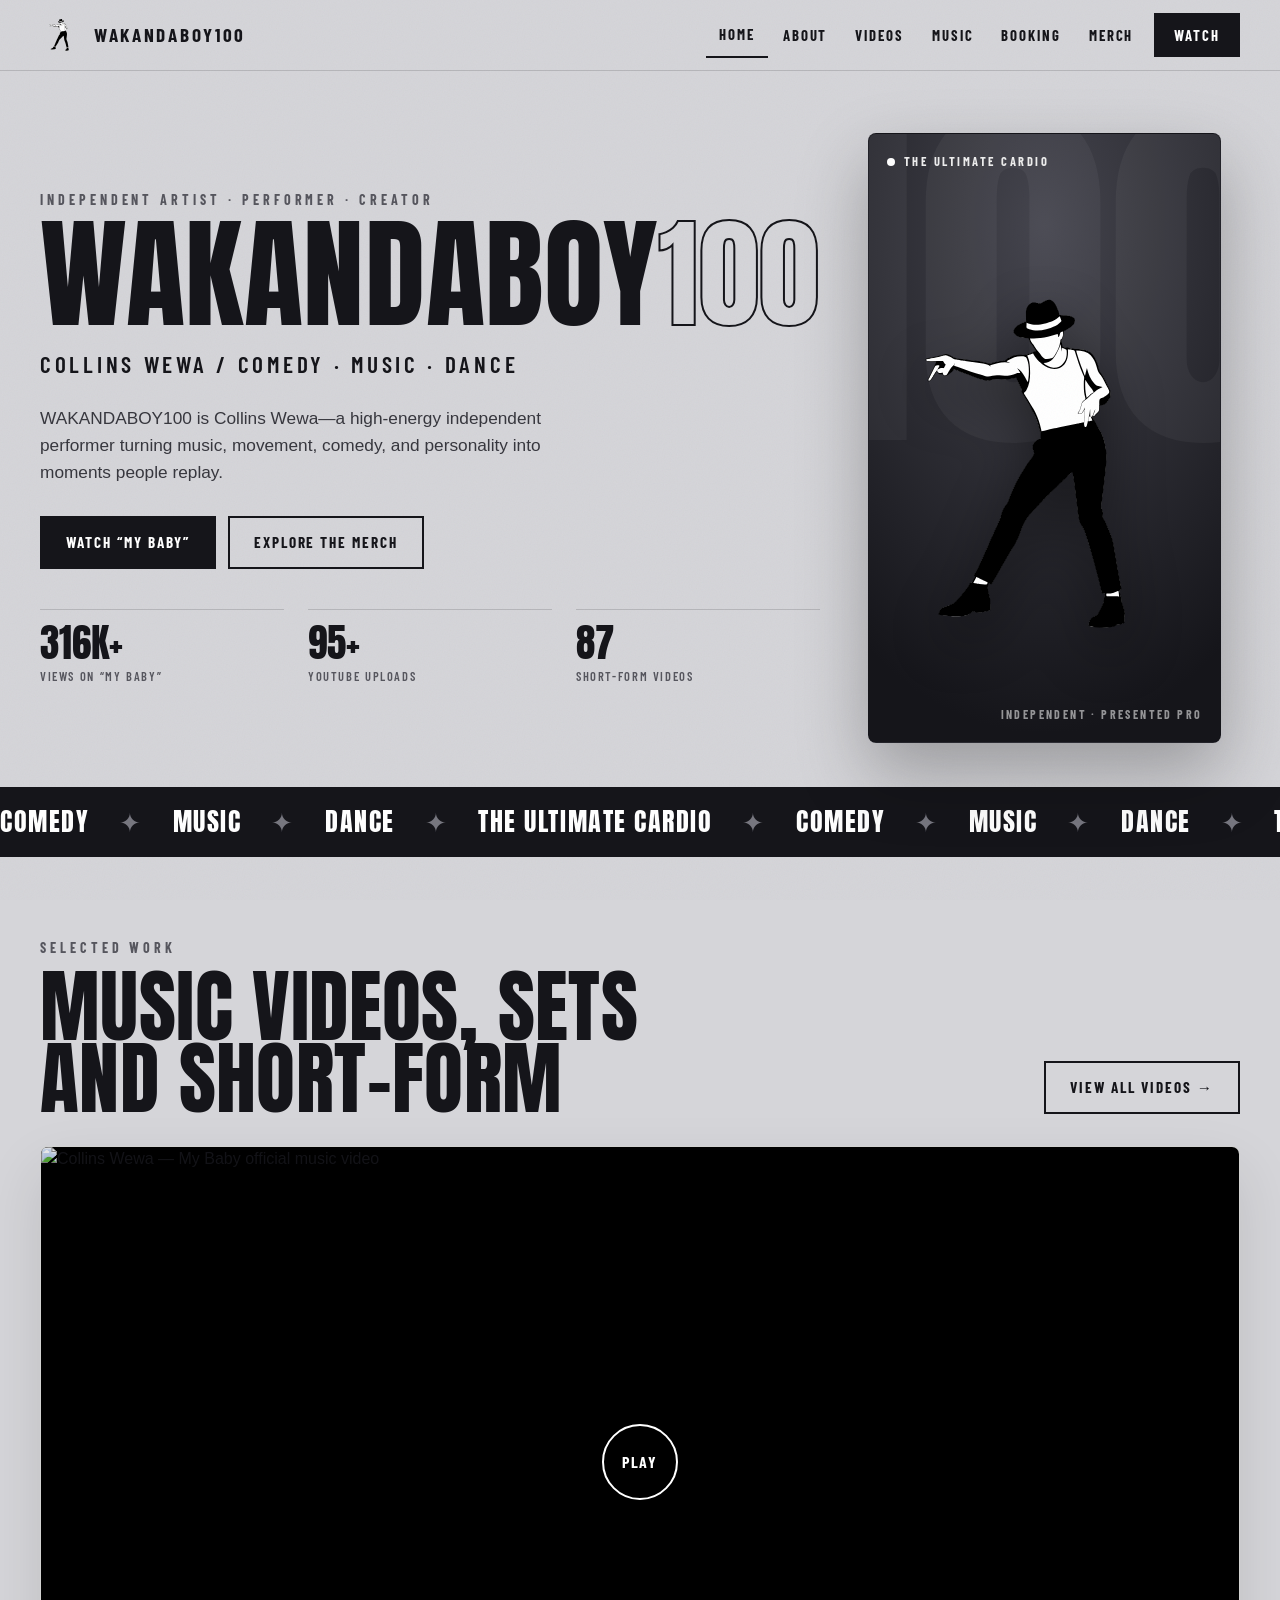
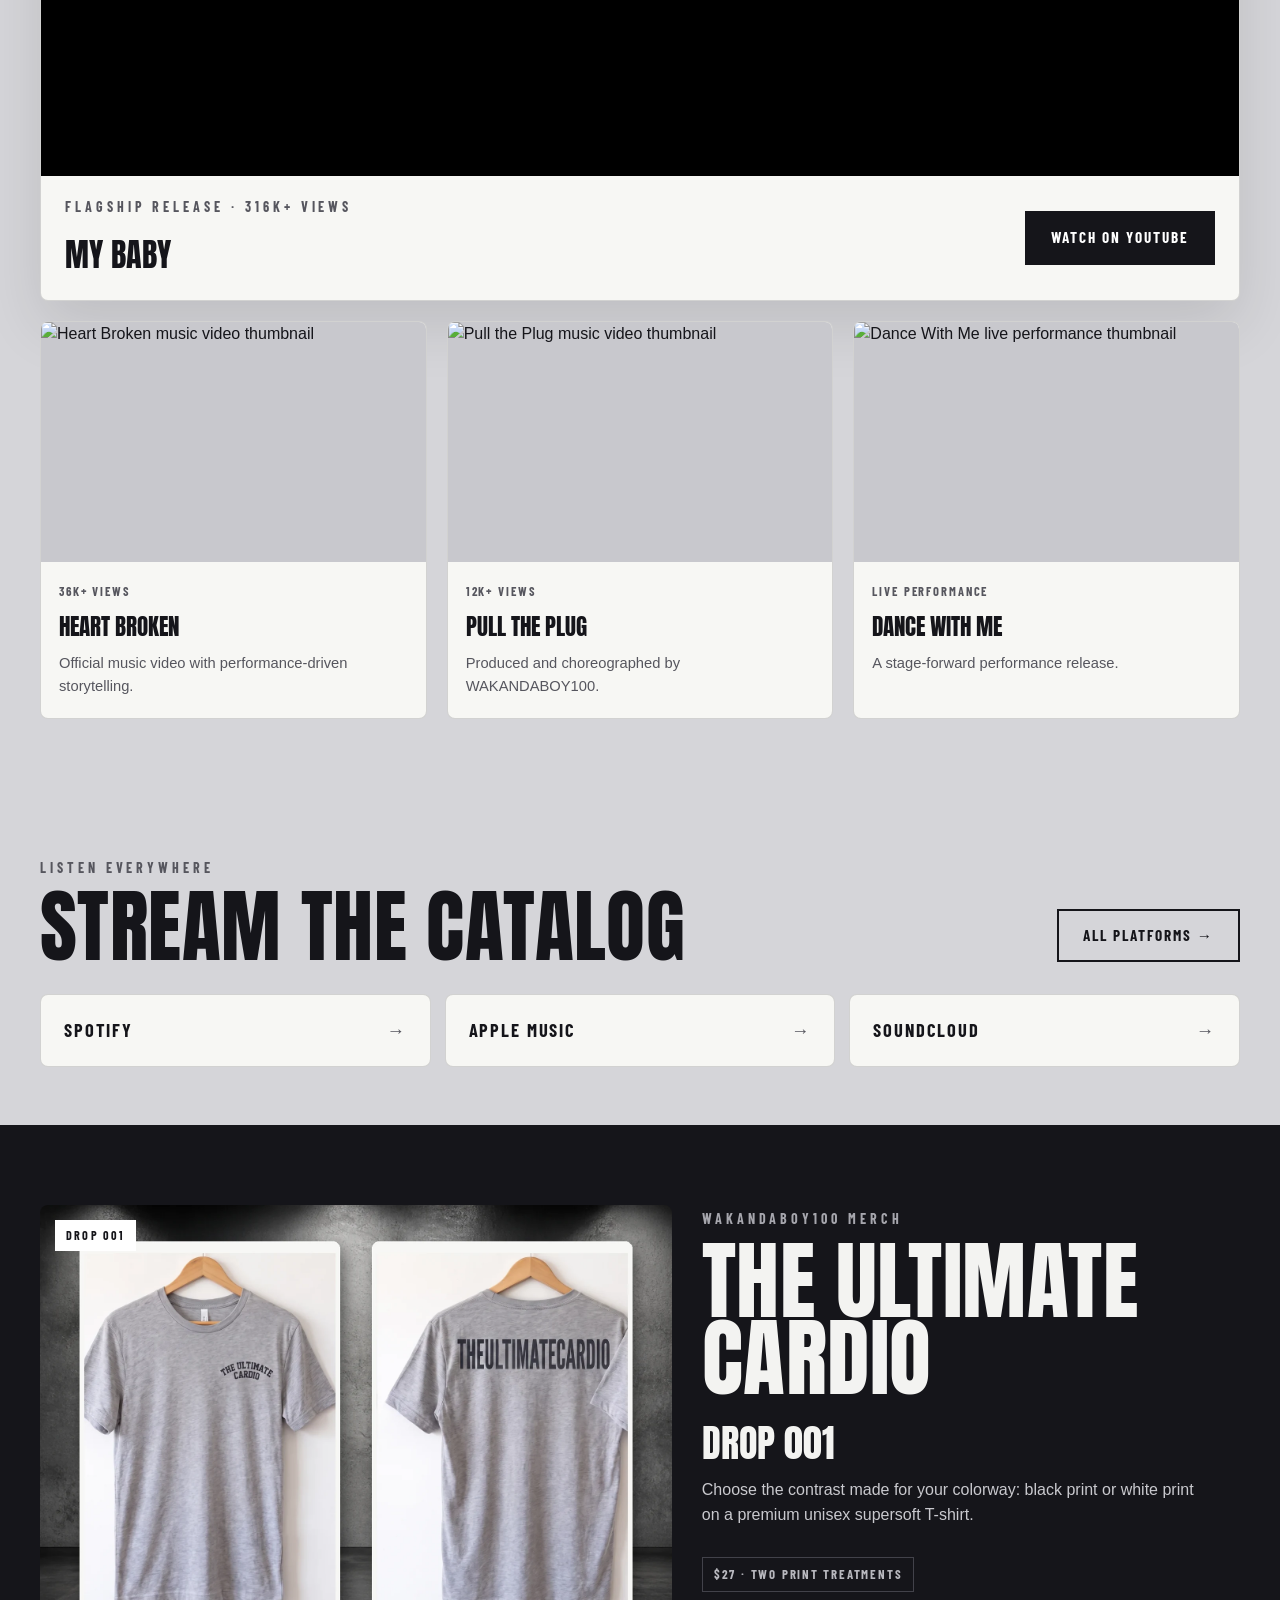
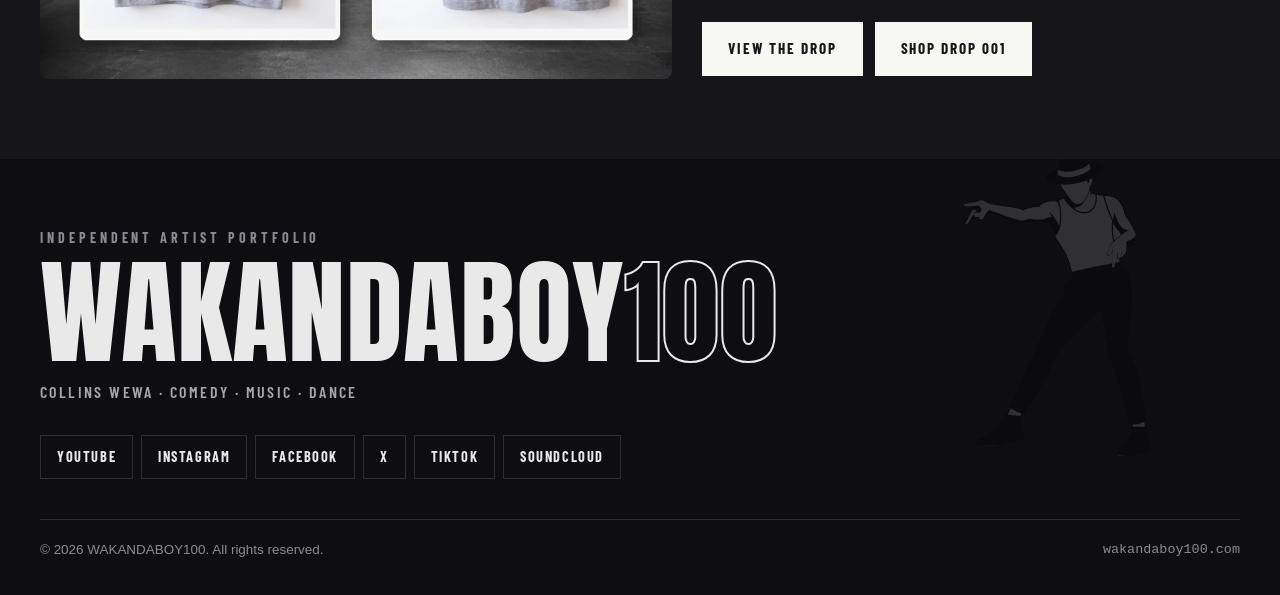
==== index.html @ a5bc9e64 "Stage Fourthwall merchandise launch handoff" ====
<!doctype html>
<html lang="en">
<head>
  <meta charset="utf-8">
  <meta name="viewport" content="width=device-width,initial-scale=1">
  <title>WAKANDABOY100 (Collins Wewa) | Artist, Performer &amp; Creator</title>
  <meta name="description" content="Official home of WAKANDABOY100—Collins Wewa. Watch music videos, stream the catalog, request performances, and explore The Ultimate Cardio merchandise.">
  <meta name="theme-color" content="#15151a">
  <meta name="robots" content="index,follow,max-image-preview:large">
  <link rel="canonical" href="https://wakandaboy100.com/">
  <link rel="icon" type="image/png" href="./favicon.png">
  <link rel="apple-touch-icon" href="./apple-touch-icon.png">
  <link rel="preload" href="./assets/fonts/anton-400.ttf" as="font" type="font/ttf" crossorigin>
  <link rel="preload" href="./assets/fonts/barlow-condensed-700.ttf" as="font" type="font/ttf" crossorigin>
  <link rel="stylesheet" href="./style.css">
  <meta property="og:type" content="website">
  <meta property="og:site_name" content="WAKANDABOY100">
  <meta property="og:url" content="https://wakandaboy100.com/">
  <meta property="og:title" content="WAKANDABOY100 (Collins Wewa) | Artist, Performer &amp; Creator">
  <meta property="og:description" content="Official home of WAKANDABOY100—Collins Wewa. Watch music videos, stream the catalog, request performances, and explore The Ultimate Cardio merchandise.">
  <meta property="og:image" content="https://wakandaboy100.com/og-image.png?v=4">
  <meta property="og:image:width" content="1200">
  <meta property="og:image:height" content="630">
  <meta property="og:image:alt" content="WAKANDABOY100 — Collins Wewa, independent artist and performer">
  <meta name="twitter:card" content="summary_large_image">
  <meta name="twitter:title" content="WAKANDABOY100 (Collins Wewa) | Artist, Performer &amp; Creator">
  <meta name="twitter:description" content="Official home of WAKANDABOY100—Collins Wewa. Watch music videos, stream the catalog, request performances, and explore The Ultimate Cardio merchandise.">
  <meta name="twitter:image" content="https://wakandaboy100.com/og-image.png?v=4">
  <script type="application/ld+json">{"@context":"https://schema.org","@graph":[{"@type":"WebSite","@id":"https://wakandaboy100.com/#website","name":"WAKANDABOY100","alternateName":"Collins Wewa","url":"https://wakandaboy100.com/","publisher":{"@id":"https://wakandaboy100.com/#collins-wewa"}},{"@type":"Person","@id":"https://wakandaboy100.com/#collins-wewa","name":"Collins Wewa","alternateName":["WAKANDABOY100","Collins Wewa TV"],"url":"https://wakandaboy100.com/about/","image":"https://wakandaboy100.com/assets/images/wakandaboy100-dancer.svg","description":"Collins Wewa, known as WAKANDABOY100, is an independent artist and performer working across music, dance, comedy, video, and live entertainment.","sameAs":["https://www.youtube.com/@wakandaboy100","https://www.instagram.com/wakandaboy100/","https://www.facebook.com/WakandaBoy100","https://x.com/WakandaBoy100","https://www.tiktok.com/@wakandaboy100","https://soundcloud.com/user-684213263","https://open.spotify.com/artist/25qMYd4ZAObBWwLwT7K1Jy","https://music.apple.com/us/artist/wakandaboy100/1559091732","https://audiomack.com/wakandaboy100/song/how-it-used-to-be","https://www.pandora.com/artist/wakandaboy100/dance-with-me-single/dance-with-me/TRpqqpvXfdcJp3J"]},{"@type":"ProfilePage","@id":"https://wakandaboy100.com/#webpage","url":"https://wakandaboy100.com/","name":"WAKANDABOY100 (Collins Wewa) | Artist, Performer & Creator","description":"Official home of WAKANDABOY100\u2014Collins Wewa. Watch music videos, stream the catalog, request performances, and explore The Ultimate Cardio merchandise.","isPartOf":{"@id":"https://wakandaboy100.com/#website"},"about":{"@id":"https://wakandaboy100.com/#collins-wewa"},"primaryImageOfPage":{"@type":"ImageObject","url":"https://wakandaboy100.com/og-image.png?v=4"}}]}</script>
</head>
<body>

<a class="skip-link" href="#main">Skip to content</a>
<header class="site-header">
  <div class="nav-shell">
    <a class="brand" href="./" aria-label="WAKANDABOY100 home">
      <span class="brand-mark"><img src="./assets/images/wakandaboy100-dancer.svg" alt="" width="31" height="36"></span>
      <span class="brand-name">WAKANDABOY100</span>
    </a>
    <button class="menu-toggle" type="button" aria-expanded="false" aria-controls="site-nav" data-menu-toggle>Menu</button>
    <nav class="site-nav" id="site-nav" aria-label="Primary navigation" data-site-nav>
      <a href="./" aria-current="page">Home</a><a href="./about/">About</a><a href="./videos/">Videos</a><a href="./music/">Music</a><a href="./booking/">Booking</a><a href="./merch/the-ultimate-cardio/">Merch</a>
      <a class="watch-link" href="https://www.youtube.com/watch?v=EUQzS9nLWl8" target="_blank" rel="noopener">Watch</a>
    </nav>
  </div>
</header>
<main id="main">

<section class="shell hero" aria-labelledby="home-title">
  <div>
    <p class="eyebrow">Independent artist · Performer · Creator</p>
    <h1 class="display" id="home-title">WAKANDABOY<span class="outline">100</span></h1>
    <p class="artist-line">Collins Wewa / Comedy · Music · Dance</p>
    <p class="lede">WAKANDABOY100 is Collins Wewa—a high-energy independent performer turning music, movement, comedy, and personality into moments people replay.</p>
    <div class="actions">
      <a class="button primary" href="https://www.youtube.com/watch?v=EUQzS9nLWl8" target="_blank" rel="noopener">Watch “My Baby”</a>
      <a class="button" href="./merch/the-ultimate-cardio/">Explore the merch</a>
    </div>
    <dl class="stats" aria-label="Public catalog snapshot">
      <div><dt>316K+</dt><dd>Views on “My Baby”</dd></div>
      <div><dt>95+</dt><dd>YouTube uploads</dd></div>
      <div><dt>87</dt><dd>Short-form videos</dd></div>
    </dl>
  </div>
  <div class="hero-art" aria-label="WAKANDABOY100 dancer mark">
    <span class="ghost-number" aria-hidden="true">100</span>
    <img class="dancer" src="./assets/images/wakandaboy100-dancer.svg" alt="WAKANDABOY100 dancer mark" width="510" height="600">
    <span class="art-label">The Ultimate Cardio</span><span class="art-footer">Independent · Presented pro</span>
  </div>
</section>
<div class="marquee" aria-hidden="true"><div class="marquee-track"><span>Comedy <b>✦</b> Music <b>✦</b> Dance <b>✦</b> The Ultimate Cardio <b>✦</b> Comedy <b>✦</b> Music <b>✦</b> Dance <b>✦</b> The Ultimate Cardio <b>✦</b></span><span>Comedy <b>✦</b> Music <b>✦</b> Dance <b>✦</b> The Ultimate Cardio <b>✦</b> Comedy <b>✦</b> Music <b>✦</b> Dance <b>✦</b> The Ultimate Cardio <b>✦</b></span></div></div>
<section class="shell section" aria-labelledby="selected-work-title">
  <div class="section-head"><div><p class="eyebrow">Selected work</p><h2 class="display" id="selected-work-title">Music videos, sets<br>and short-form</h2></div><a class="button" href="./videos/">View all videos →</a></div>
  <article class="feature-card">
    <a class="video-poster" href="https://www.youtube.com/watch?v=EUQzS9nLWl8" target="_blank" rel="noopener" aria-label="Watch Collins Wewa — My Baby on YouTube"><img src="https://i.ytimg.com/vi/EUQzS9nLWl8/maxresdefault.jpg" alt="Collins Wewa — My Baby official music video" width="1280" height="720"><span class="play-badge">Play</span></a>
    <div class="feature-meta"><div><p class="eyebrow">Flagship release · 316K+ views</p><h3>My Baby</h3></div><a class="button primary" href="https://www.youtube.com/watch?v=EUQzS9nLWl8" target="_blank" rel="noopener">Watch on YouTube</a></div>
  </article>
  <div class="card-grid">
    <a class="work-card" href="https://www.youtube.com/watch?v=6dMGPwwr9bQ" target="_blank" rel="noopener"><img loading="lazy" src="https://i.ytimg.com/vi/6dMGPwwr9bQ/maxresdefault.jpg" alt="Heart Broken music video thumbnail" width="640" height="400"><div class="card-body"><span class="kicker">36K+ views</span><h3>Heart Broken</h3><p>Official music video with performance-driven storytelling.</p></div></a>
    <a class="work-card" href="https://www.youtube.com/watch?v=vwn4TQy9kw8" target="_blank" rel="noopener"><img loading="lazy" src="https://i.ytimg.com/vi/vwn4TQy9kw8/hqdefault.jpg" alt="Pull the Plug music video thumbnail" width="640" height="400"><div class="card-body"><span class="kicker">12K+ views</span><h3>Pull the Plug</h3><p>Produced and choreographed by WAKANDABOY100.</p></div></a>
    <a class="work-card" href="https://www.youtube.com/watch?v=XXKCSIO0yBc" target="_blank" rel="noopener"><img loading="lazy" src="https://i.ytimg.com/vi/XXKCSIO0yBc/maxresdefault.jpg" alt="Dance With Me live performance thumbnail" width="640" height="400"><div class="card-body"><span class="kicker">Live performance</span><h3>Dance With Me</h3><p>A stage-forward performance release.</p></div></a>
  </div>
</section>
<section class="shell section compact" aria-labelledby="stream-home-title"><div class="section-head"><div><p class="eyebrow">Listen everywhere</p><h2 class="display" id="stream-home-title">Stream the catalog</h2></div><a class="button" href="./music/">All platforms →</a></div><div class="platform-grid">
  <a class="platform-card" href="https://open.spotify.com/artist/25qMYd4ZAObBWwLwT7K1Jy" target="_blank" rel="noopener"><span>Spotify</span><span>→</span></a>
  <a class="platform-card" href="https://music.apple.com/us/artist/wakandaboy100/1559091732" target="_blank" rel="noopener"><span>Apple Music</span><span>→</span></a>
  <a class="platform-card" href="https://soundcloud.com/user-684213263" target="_blank" rel="noopener"><span>SoundCloud</span><span>→</span></a>
</div></section>
<section class="shop-band"><div class="shell section shop-grid">
  <div class="shop-image"><img loading="lazy" src="./assets/images/the-ultimate-cardio-campaign.webp" alt="The Ultimate Cardio shirt — front and back" width="1600" height="1200"><span class="drop-badge">Drop 001</span></div>
  <div class="shop-copy"><p class="eyebrow">WAKANDABOY100 merch</p><h2 class="display">The Ultimate<br>Cardio</h2><h3>Drop 001</h3><p>Choose the contrast made for your colorway: black print or white print on a premium unisex supersoft T-shirt.</p><span class="status-chip">$27 · Two print treatments</span><div class="actions"><a class="button light" href="./merch/the-ultimate-cardio/">View the drop</a><a class="button light" href="https://collins-wewa-shop.fourthwall.com/collections/the-ultimate-cardio" target="_blank" rel="noopener">Shop Drop 001</a></div></div>
</div></section>

</main>

<footer class="site-footer">
  <div class="shell footer-shell">
    <img class="footer-art" src="./assets/images/wakandaboy100-dancer.svg" alt="" aria-hidden="true">
    <p class="eyebrow">Independent artist portfolio</p>
    <h2 class="display">WAKANDABOY<span style="color:transparent;-webkit-text-stroke:2px #e9e9ea">100</span></h2>
    <p class="artist-line">Collins Wewa · Comedy · Music · Dance</p>
    <div class="footer-links"><a href="https://www.youtube.com/@wakandaboy100" target="_blank" rel="noopener">YouTube</a><a href="https://www.instagram.com/wakandaboy100/" target="_blank" rel="noopener">Instagram</a><a href="https://www.facebook.com/WakandaBoy100" target="_blank" rel="noopener">Facebook</a><a href="https://x.com/WakandaBoy100" target="_blank" rel="noopener">X</a><a href="https://www.tiktok.com/@wakandaboy100" target="_blank" rel="noopener">TikTok</a><a href="https://soundcloud.com/user-684213263" target="_blank" rel="noopener">SoundCloud</a></div>
    <div class="footer-base"><span>© <span data-year></span> WAKANDABOY100. All rights reserved.</span><span class="mono">wakandaboy100.com</span></div>
  </div>
</footer>
<script src="./script.js" defer></script>
</body>
</html>
---- style.css ----
@font-face{font-family:Anton;src:url('assets/fonts/anton-400.ttf') format('truetype');font-style:normal;font-weight:400;font-display:swap}
@font-face{font-family:'Barlow Condensed';src:url('assets/fonts/barlow-condensed-500.ttf') format('truetype');font-style:normal;font-weight:500;font-display:swap}
@font-face{font-family:'Barlow Condensed';src:url('assets/fonts/barlow-condensed-600.ttf') format('truetype');font-style:normal;font-weight:600;font-display:swap}
@font-face{font-family:'Barlow Condensed';src:url('assets/fonts/barlow-condensed-700.ttf') format('truetype');font-style:normal;font-weight:700;font-display:swap}

:root{--paper:#d5d5d9;--paper-2:#e8e8ea;--white:#f7f7f4;--ink:#15151a;--ink-2:#1d1d23;--muted:#56565e;--line:rgba(21,21,26,.16);--dark-line:#34343c;--max:1200px;--display:Anton,Impact,sans-serif;--ui:'Barlow Condensed','Arial Narrow',sans-serif;--body:'Helvetica Neue',Helvetica,Arial,sans-serif}
*{box-sizing:border-box}
html{scroll-behavior:smooth;background:#0e0e12;overscroll-behavior-y:none}
body{margin:0;background:var(--paper);color:var(--ink);font-family:var(--body);font-size:16px;line-height:1.55;-webkit-font-smoothing:antialiased;overflow-x:hidden;overscroll-behavior-y:none}
body::before{content:"";position:fixed;inset:0;z-index:100;pointer-events:none;opacity:.1;mix-blend-mode:multiply;background-image:url("data:image/svg+xml,%3Csvg xmlns='http://www.w3.org/2000/svg' width='140' height='140'%3E%3Cfilter id='n'%3E%3CfeTurbulence type='fractalNoise' baseFrequency='.85' numOctaves='2' stitchTiles='stitch'/%3E%3C/filter%3E%3Crect width='100%25' height='100%25' filter='url(%23n)' opacity='.45'/%3E%3C/svg%3E")}
img{display:block;max-width:100%}
a{color:inherit;text-decoration:none}
a:hover{opacity:.74}
button,input,textarea{font:inherit}
:focus-visible{outline:3px solid var(--ink);outline-offset:4px}
.skip-link{position:fixed;left:16px;top:-80px;z-index:1000;background:var(--white);color:var(--ink);padding:10px 16px;border:2px solid var(--ink);font-family:var(--ui);font-weight:700;text-transform:uppercase;letter-spacing:.12em}
.skip-link:focus{top:16px}
.shell{width:min(var(--max),calc(100% - 48px));margin-inline:auto}
.eyebrow{margin:0 0 12px;color:var(--muted);font-family:var(--ui);font-weight:700;font-size:.88rem;letter-spacing:.28em;text-transform:uppercase}
.display{margin:0;font-family:var(--display);font-weight:400;text-transform:uppercase;letter-spacing:.005em;line-height:.9}
.outline{color:transparent;-webkit-text-stroke:2px currentColor;-webkit-text-stroke-color:var(--ink)}
.mono{font-family:ui-monospace,'SFMono-Regular',Consolas,monospace}
.muted{color:var(--muted)}

.site-header{position:sticky;top:0;z-index:50;border-bottom:1px solid var(--line);background:rgba(213,213,217,.9);backdrop-filter:blur(14px)}
.nav-shell{width:min(var(--max),calc(100% - 48px));margin:auto;min-height:70px;display:flex;align-items:center;justify-content:space-between;gap:24px}
.brand{display:flex;align-items:center;gap:12px;flex:0 0 auto}
.brand-mark{display:grid;place-items:center;width:42px;height:42px;background:transparent;overflow:visible}
.brand-mark img{height:40px;width:34px;object-fit:contain}
.brand-name{font-family:var(--ui);font-size:1.2rem;font-weight:700;letter-spacing:.14em;white-space:nowrap}
.menu-toggle{display:none;border:2px solid var(--ink);background:transparent;padding:8px 12px;color:var(--ink);font-family:var(--ui);font-weight:700;text-transform:uppercase;letter-spacing:.12em}
.site-nav{display:flex;align-items:center;gap:2px;font-family:var(--ui);font-weight:700;font-size:.92rem;letter-spacing:.13em;text-transform:uppercase}
.site-nav a{padding:11px 13px;white-space:nowrap}
.site-nav .watch-link{margin-left:6px;background:var(--ink);color:white;padding-inline:20px}
.site-nav a[aria-current='page']{border-bottom:2px solid var(--ink)}

.hero{padding:62px 0 44px;display:grid;grid-template-columns:1.05fr .95fr;gap:48px;align-items:center}
.hero h1{font-size:clamp(4.3rem,9.5vw,7.6rem);line-height:.84}
.hero .artist-line{margin:22px 0 0;font-family:var(--ui);font-weight:600;font-size:clamp(1rem,2.4vw,1.45rem);letter-spacing:.16em;text-transform:uppercase}
.hero .lede{max-width:560px;margin:22px 0 0;color:#37373e;font-size:1.08rem;text-wrap:pretty}
.actions{display:flex;flex-wrap:wrap;gap:12px;margin-top:30px}
.button{display:inline-flex;align-items:center;justify-content:center;min-height:50px;padding:13px 24px;border:2px solid var(--ink);font-family:var(--ui);font-weight:700;font-size:.95rem;letter-spacing:.13em;text-transform:uppercase;transition:transform .18s ease,background .18s ease,color .18s ease}
.button:hover{opacity:1;transform:translateY(-2px)}
.button.primary{background:var(--ink);color:#fff}
.button.light{border-color:var(--white);background:var(--white);color:var(--ink)}
.button.dark-outline{border-color:var(--white);color:var(--white)}
.button[aria-disabled='true']{cursor:default;opacity:.62;transform:none}
.stats{display:grid;grid-template-columns:repeat(3,minmax(0,1fr));gap:24px;margin:40px 0 0}
.stats div{padding-top:13px;border-top:1px solid var(--line)}
.stats dt{font-family:var(--display);font-size:2.45rem;line-height:1}
.stats dd{margin:5px 0 0;color:var(--muted);font-family:var(--ui);font-weight:600;font-size:.78rem;letter-spacing:.13em;text-transform:uppercase}
.hero-art{position:relative;min-height:610px;overflow:hidden;border:1px solid rgba(21,21,26,.35);border-radius:8px;background:radial-gradient(120% 110% at 50% 15%,#45454e 0%,var(--ink) 76%);box-shadow:0 30px 70px rgba(0,0,0,.27)}
.hero-art .ghost-number{position:absolute;top:-8%;left:50%;transform:translateX(-50%);font-family:var(--display);font-size:24rem;line-height:1;color:rgba(255,255,255,.045)}
.hero-art .dancer{position:absolute;left:50%;bottom:0;transform:translateX(-50%);height:91%;width:auto;filter:drop-shadow(0 20px 28px rgba(0,0,0,.45))}
.hero-art .art-label{position:absolute;left:18px;top:18px;display:flex;align-items:center;gap:9px;color:#eee;font-family:var(--ui);font-size:.78rem;font-weight:700;letter-spacing:.2em;text-transform:uppercase}
.hero-art .art-label::before{content:"";width:8px;height:8px;border-radius:50%;background:#fff}
.hero-art .art-footer{position:absolute;right:18px;bottom:18px;color:rgba(255,255,255,.55);font-family:var(--ui);font-size:.75rem;font-weight:700;letter-spacing:.2em;text-transform:uppercase}

.marquee{overflow:hidden;border-block:1px solid var(--line);background:var(--ink);color:#fff;padding:14px 0}
.marquee-track{display:flex;width:max-content;animation:marquee 30s linear infinite;font-family:var(--display);font-size:1.6rem;letter-spacing:.06em;text-transform:uppercase}
.marquee-track span{display:flex;gap:30px;padding-right:30px}
.marquee-track b{color:#777780;font-weight:400}
@keyframes marquee{to{transform:translateX(-50%)}}

.section{padding:80px 0}
.section.compact{padding-block:58px}
.section-head{display:flex;align-items:flex-end;justify-content:space-between;gap:28px;flex-wrap:wrap;margin-bottom:32px}
.section-head h2{font-size:clamp(3rem,6.5vw,5rem)}
.section-head .intro{max-width:520px;margin:14px 0 0;color:var(--muted)}
.feature-card{overflow:hidden;border:1px solid var(--line);border-radius:8px;background:var(--white);box-shadow:0 24px 60px rgba(0,0,0,.11)}
.video-poster{position:relative;display:block;aspect-ratio:16/8.4;overflow:hidden;background:#000}
.video-poster img{width:100%;height:100%;object-fit:cover;opacity:.9;transition:transform .35s ease,opacity .35s ease}
.video-poster:hover img{transform:scale(1.015);opacity:1}
.play-badge{position:absolute;left:50%;top:50%;transform:translate(-50%,-50%);display:grid;place-items:center;width:76px;height:76px;border:2px solid white;border-radius:50%;background:rgba(0,0,0,.58);color:white;font-family:var(--ui);font-weight:700;letter-spacing:.1em;text-transform:uppercase}
.feature-meta{display:flex;justify-content:space-between;align-items:center;gap:20px;flex-wrap:wrap;padding:20px 24px}
.feature-meta h3{margin:4px 0 0;font-family:var(--display);font-size:2rem;font-weight:400;text-transform:uppercase}
.card-grid{display:grid;grid-template-columns:repeat(3,minmax(0,1fr));gap:20px;margin-top:20px}
.work-card{overflow:hidden;border:1px solid var(--line);border-radius:8px;background:var(--white)}
.work-card img{width:100%;height:auto;aspect-ratio:16/10;object-fit:cover;background:#c8c8cd}
.work-card .card-body{padding:17px 18px 20px}
.work-card .kicker{color:var(--muted);font-family:var(--ui);font-size:.78rem;font-weight:700;letter-spacing:.15em;text-transform:uppercase}
.work-card h3{margin:5px 0 0;font-family:var(--display);font-weight:400;font-size:1.45rem;text-transform:uppercase}
.work-card p{margin:7px 0 0;color:var(--muted);font-size:.92rem}
.platform-grid{display:grid;grid-template-columns:repeat(3,minmax(0,1fr));gap:14px}
.platform-card{display:flex;align-items:center;justify-content:space-between;gap:12px;padding:21px 23px;border:1px solid var(--line);border-radius:8px;background:var(--white);font-family:var(--ui);font-size:1.15rem;font-weight:700;letter-spacing:.1em;text-transform:uppercase}
.platform-card span:last-child{color:var(--muted)}

.shop-band{background:var(--ink);color:#f3f3f1}
.shop-band .eyebrow{color:#a6a6ad}
.shop-grid{display:grid;grid-template-columns:1.08fr .92fr;gap:30px;align-items:center}
.shop-image{position:relative;overflow:hidden;border-radius:8px;background:#eee}
.shop-image img{width:100%;height:auto;aspect-ratio:4/3;object-fit:cover}
.drop-badge{position:absolute;left:15px;top:15px;background:white;color:var(--ink);padding:6px 11px;font-family:var(--ui);font-size:.76rem;font-weight:700;letter-spacing:.18em;text-transform:uppercase}
.shop-copy h2{font-size:clamp(3.4rem,7vw,5.4rem)}
.shop-copy h3{margin:28px 0 0;font-family:var(--display);font-size:2.4rem;font-weight:400;text-transform:uppercase;line-height:.96}
.shop-copy p{max-width:510px;color:#c9c9ce}
.status-chip{display:inline-flex;margin-top:13px;border:1px solid #42424a;padding:7px 11px;color:#b8b8be;font-family:var(--ui);font-size:.8rem;font-weight:700;letter-spacing:.14em;text-transform:uppercase}
.future-list{display:flex;flex-wrap:wrap;gap:8px;margin-top:22px}
.future-list span{border:1px solid var(--dark-line);padding:8px 11px;color:#a8a8ae;font-family:var(--ui);font-size:.82rem;font-weight:700;letter-spacing:.1em;text-transform:uppercase}

.page-hero{padding:72px 0 54px;border-bottom:1px solid var(--line)}
.page-hero-grid{display:grid;grid-template-columns:1.2fr .8fr;gap:48px;align-items:end}
.page-hero h1{font-size:clamp(4.4rem,10vw,8rem)}
.page-hero .lede{max-width:700px;margin:22px 0 0;color:#37373e;font-size:1.12rem}
.page-mark{justify-self:end;width:min(340px,100%);aspect-ratio:1;background:radial-gradient(circle at 50% 20%,#414149,var(--ink));display:grid;place-items:center;border-radius:8px;overflow:hidden}
.page-mark img{height:90%;width:auto}
.split{display:grid;grid-template-columns:1fr 1fr;gap:40px}
.prose h2{margin:0 0 16px;font-family:var(--display);font-size:2.7rem;font-weight:400;text-transform:uppercase;line-height:1}
.prose h3{margin:28px 0 8px;font-family:var(--ui);font-size:1.35rem;letter-spacing:.06em;text-transform:uppercase}
.prose p{color:#37373e}
.fact-panel{border:1px solid var(--line);border-radius:8px;background:var(--white);padding:28px}
.fact-panel h2{margin:0 0 18px;font-family:var(--ui);font-size:.88rem;letter-spacing:.2em;text-transform:uppercase}
.fact-list{list-style:none;padding:0;margin:0}
.fact-list li{padding:17px 0;border-top:1px solid var(--line)}
.fact-list strong{display:block;font-family:var(--display);font-size:1.5rem;font-weight:400;text-transform:uppercase}
.fact-list span{display:block;margin-top:4px;color:var(--muted);font-size:.92rem}
.booking-grid{display:grid;grid-template-columns:repeat(3,minmax(0,1fr));gap:18px}
.booking-card{border:1px solid var(--line);background:var(--white);border-radius:8px;padding:24px}
.booking-card .num{font-family:ui-monospace,monospace;color:var(--muted);font-size:.78rem}
.booking-card h2,.booking-card h3{margin:15px 0 8px;font-family:var(--display);font-size:1.8rem;font-weight:400;text-transform:uppercase}
.booking-card p{margin:0;color:var(--muted)}
.contact-panel{display:grid;grid-template-columns:1fr auto;gap:30px;align-items:center;margin-top:32px;border:2px solid var(--ink);padding:30px}
.contact-panel h2{margin:0;font-family:var(--display);font-size:2.5rem;font-weight:400;text-transform:uppercase}
.contact-panel p{margin:7px 0 0;color:var(--muted)}
.merch-detail{display:grid;grid-template-columns:1.1fr .9fr;gap:40px;align-items:center}
.merch-detail .shop-image img{aspect-ratio:auto}
.merch-gallery{display:grid;grid-template-columns:1fr 1fr;gap:20px}
.merch-gallery figure{margin:0;overflow:hidden;border:1px solid var(--line);border-radius:8px;background:var(--white)}
.merch-gallery img{width:100%;height:auto;aspect-ratio:1;object-fit:cover}
.merch-gallery figcaption{padding:12px 16px;border-top:1px solid var(--line);font-family:var(--ui);font-weight:700;letter-spacing:.16em;text-transform:uppercase}
.merch-specs{display:grid;grid-template-columns:1fr 1fr;gap:12px;margin:24px 0}
.merch-specs div{border-top:1px solid var(--line);padding-top:12px}
.merch-specs strong{display:block;font-family:var(--ui);font-size:.8rem;letter-spacing:.16em;text-transform:uppercase}
.merch-specs span{display:block;margin-top:5px;color:var(--muted)}
.notice{border-left:4px solid var(--ink);background:rgba(255,255,255,.45);padding:16px 18px;color:#37373e}

.site-footer{position:relative;overflow:hidden;background:#0e0e12;color:#e9e9ea}
.footer-shell{position:relative;padding:68px 0 34px}
.footer-art{position:absolute;right:0;top:-20px;height:330px;opacity:.14;pointer-events:none}
.site-footer h2{font-size:clamp(3.6rem,10vw,7.2rem)}
.site-footer .eyebrow{color:#8a8a92}
.site-footer .artist-line{font-family:var(--ui);font-weight:600;letter-spacing:.15em;text-transform:uppercase;color:#a6a6ad}
.footer-links{display:flex;flex-wrap:wrap;gap:8px;margin:30px 0 40px;font-family:var(--ui);font-size:.9rem;font-weight:700;letter-spacing:.11em;text-transform:uppercase}
.footer-links a{padding:10px 16px;border:1px solid #2d2d35}
.footer-base{display:flex;justify-content:space-between;gap:16px;flex-wrap:wrap;padding-top:20px;border-top:1px solid #2b2b31;color:#8a8a92;font-size:.84rem}

@media (max-width:900px){
  .hero>*,.page-hero-grid>*,.shop-grid>*,.split>*,.merch-detail>*{min-width:0}
  .nav-shell{min-height:64px}.menu-toggle{display:block}.site-nav{display:none;position:absolute;top:64px;left:0;right:0;padding:14px 24px 20px;background:var(--paper);border-bottom:1px solid var(--line);flex-wrap:wrap}.site-nav.is-open{display:flex}.site-nav a{flex:1 1 42%;border:1px solid var(--line);text-align:center}.site-nav .watch-link{margin:0}
  .hero,.page-hero-grid,.shop-grid,.split,.merch-detail{grid-template-columns:1fr}.hero{padding-top:48px}.hero-art{min-height:540px}.page-mark{justify-self:start;width:280px}.page-hero{padding-top:54px}.card-grid,.booking-grid{grid-template-columns:1fr 1fr}.platform-grid{grid-template-columns:1fr 1fr}.contact-panel{grid-template-columns:1fr}
}
@media (max-width:620px){
  .shell,.nav-shell{width:min(100% - 28px,var(--max))}.brand-name{font-size:1.03rem;letter-spacing:.1em}.hero{gap:32px;padding-top:38px}.hero h1{font-size:clamp(3.2rem,16.5vw,4rem);line-height:.88}.hero h1 .outline{display:block;line-height:.95}.hero .eyebrow{font-size:.76rem;letter-spacing:.2em;overflow-wrap:anywhere}.hero .artist-line{font-size:.94rem;letter-spacing:.11em}.hero .lede{font-size:1rem;overflow-wrap:anywhere}.hero-art{min-height:460px}.hero-art .ghost-number{font-size:17rem}.stats{gap:10px}.stats div{min-width:0}.stats dt{font-size:1.9rem}.stats dd{font-size:.66rem;letter-spacing:.09em;overflow-wrap:anywhere}.actions{display:grid;grid-template-columns:1fr}.button{width:100%}.section{padding:60px 0}.section-head h2{font-size:2.9rem}.card-grid,.platform-grid,.booking-grid{grid-template-columns:1fr}.feature-meta{align-items:flex-start}.video-poster{aspect-ratio:16/10}.play-badge{width:62px;height:62px;font-size:.8rem}.shop-copy h2{font-size:3.25rem}.page-hero h1{font-size:3.9rem}.page-mark{width:220px}.merch-specs{grid-template-columns:1fr}.footer-art{right:-80px}.footer-base{flex-direction:column}.marquee-track{font-size:1.35rem}.contact-panel{padding:22px}
}
@media (prefers-reduced-motion:reduce){html{scroll-behavior:auto}.marquee-track{animation:none}.button,.video-poster img{transition:none}}
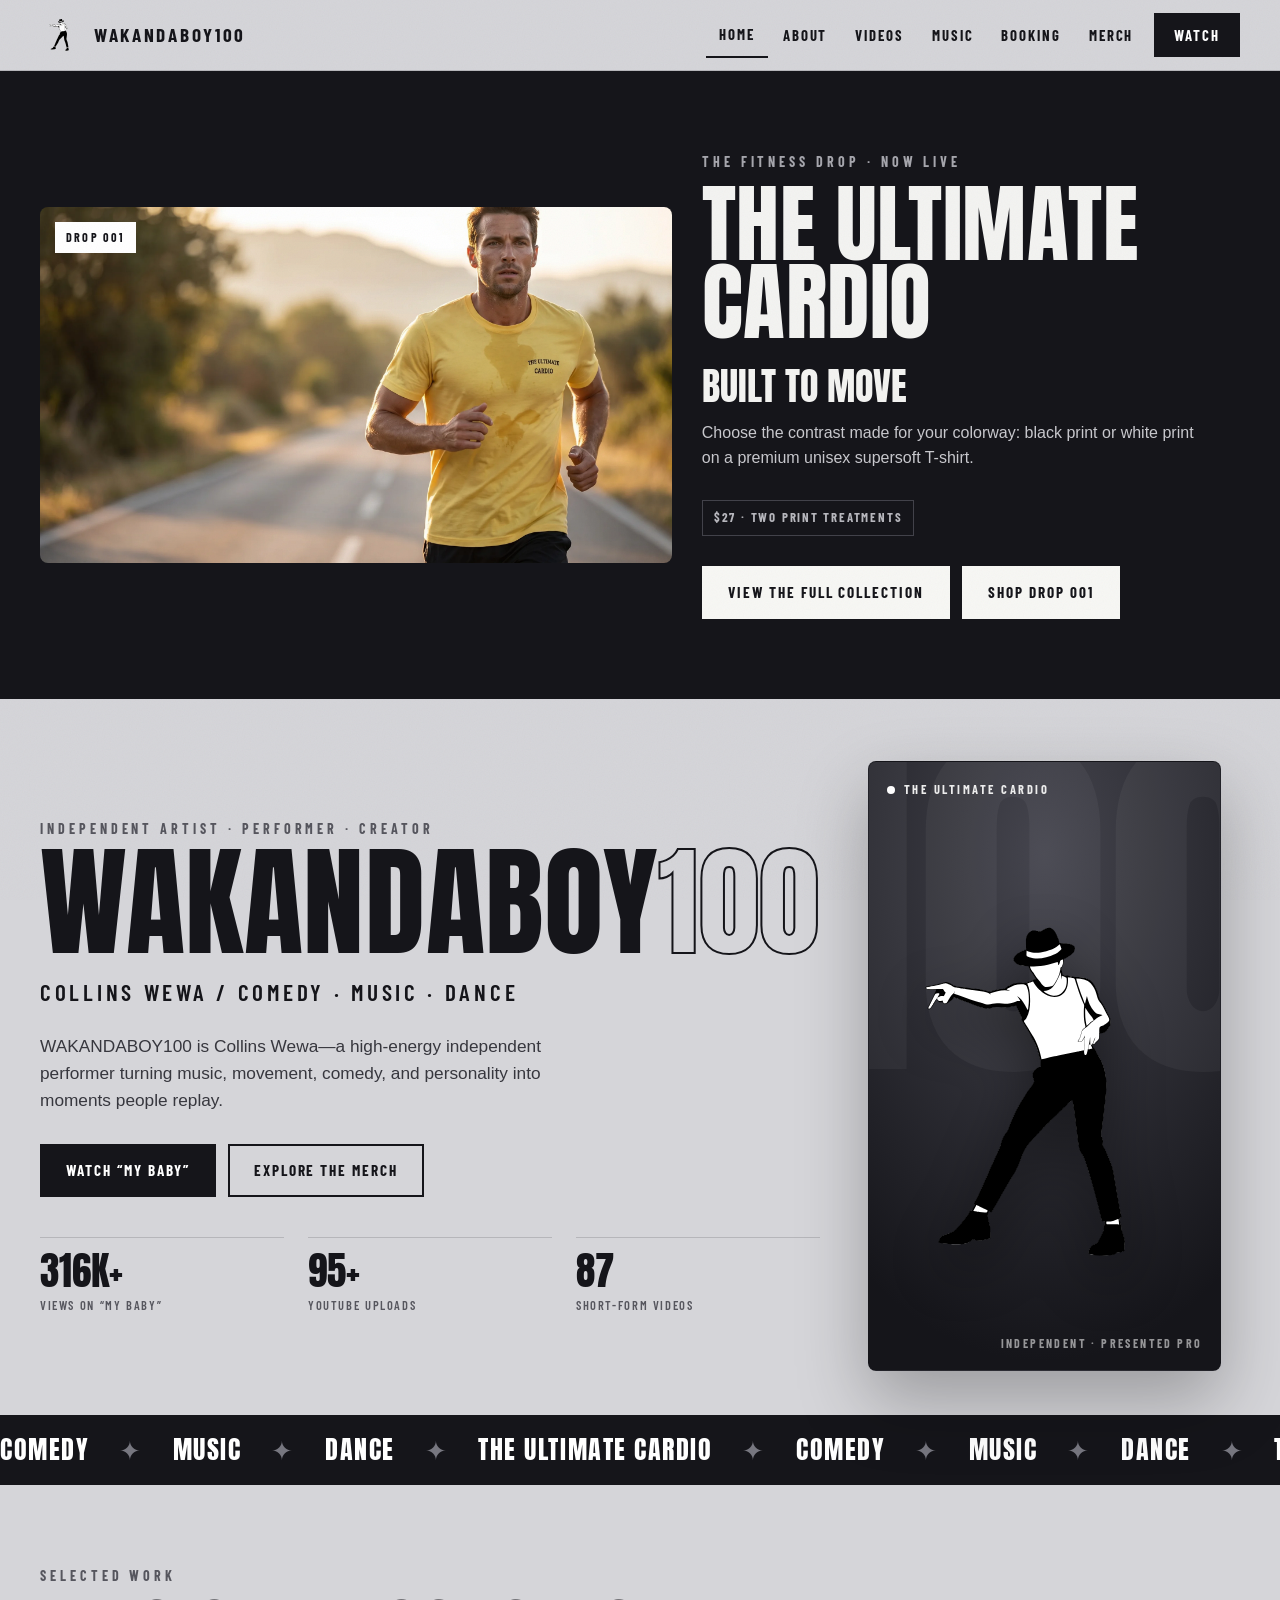
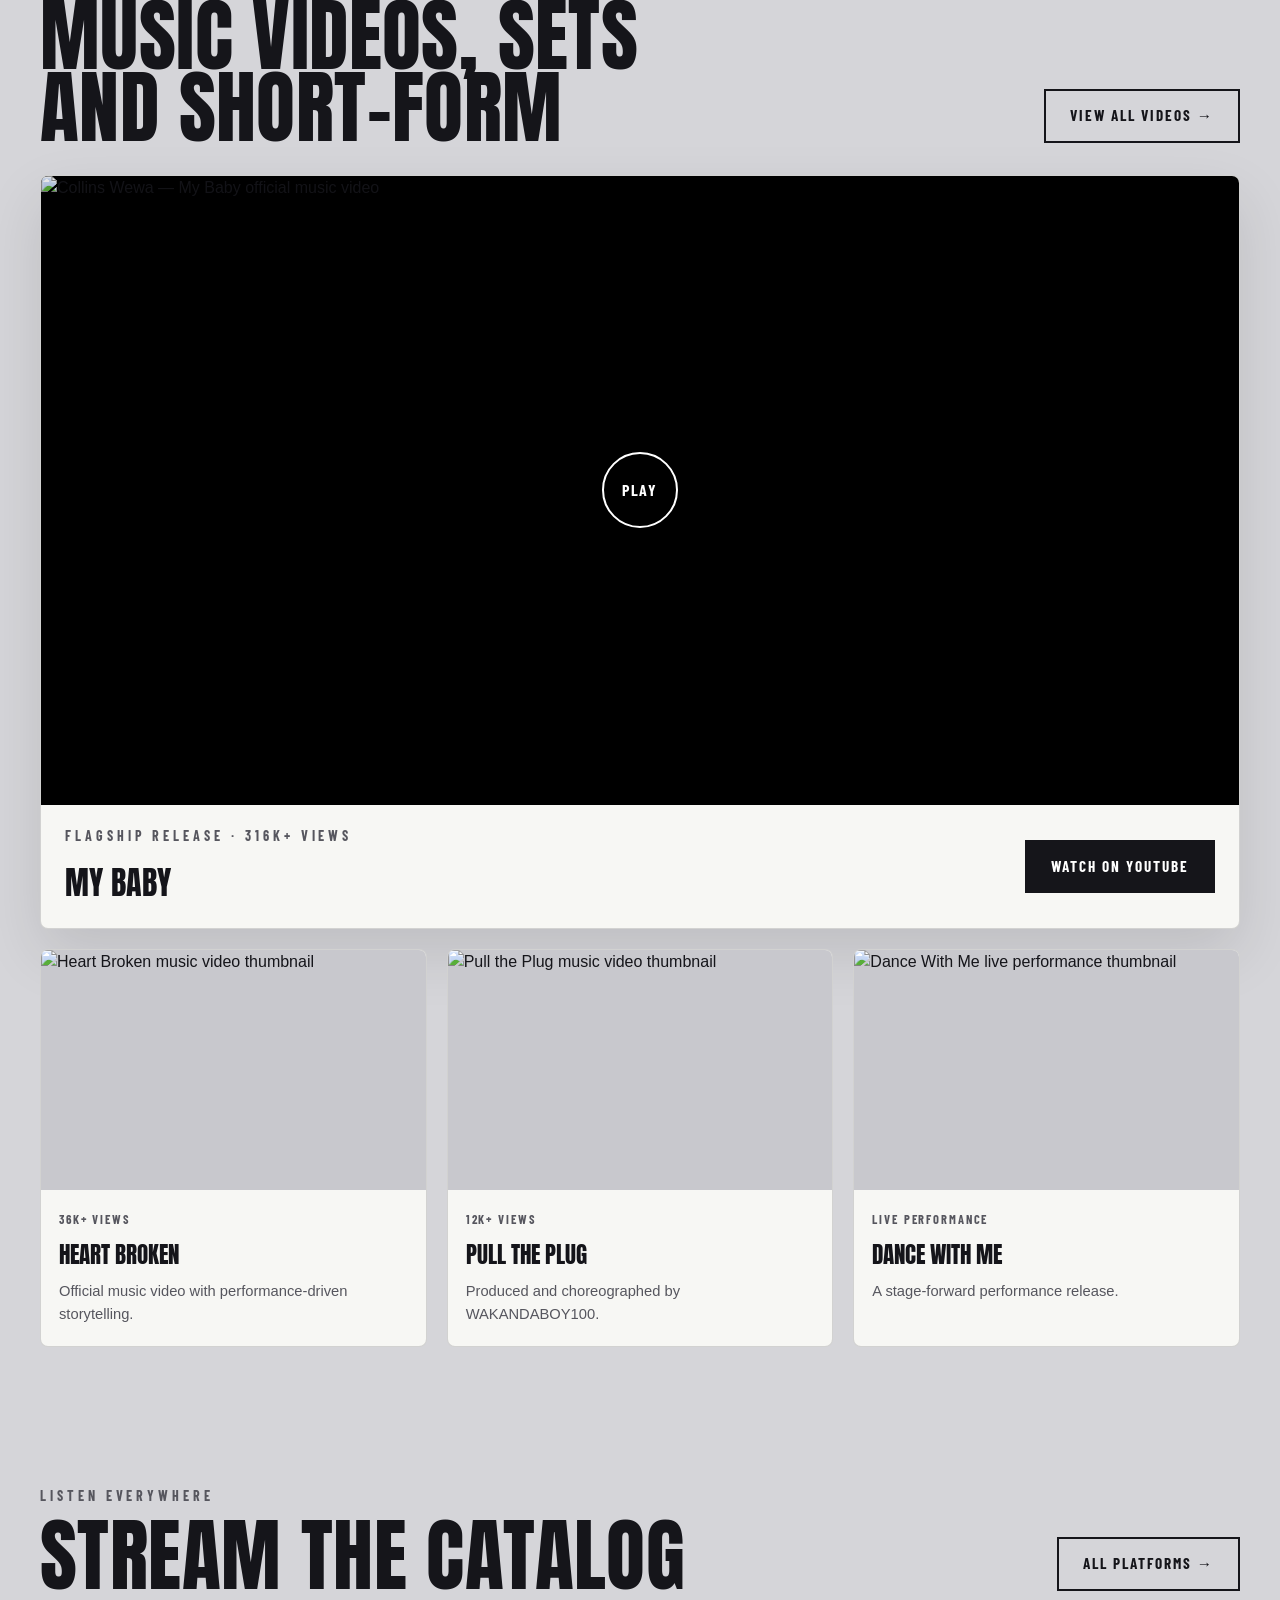
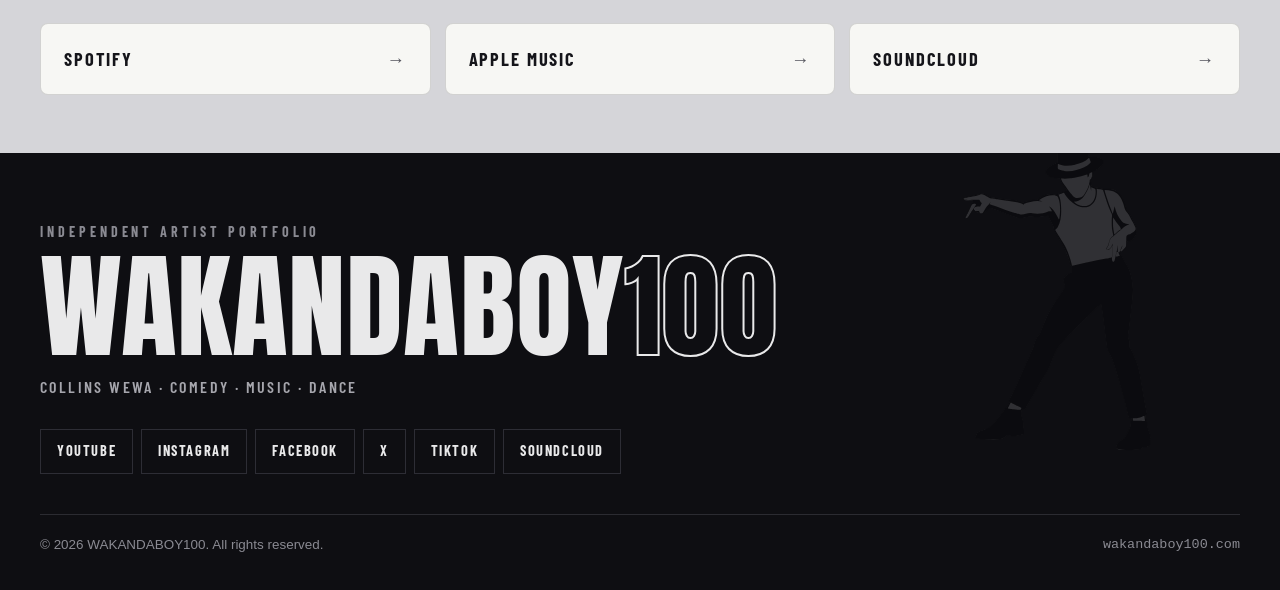
==== commit 4872af2a: "feat: add Ultimate Cardio lifestyle campaign" ====
--- a/index.html
+++ b/index.html
@@ -46,6 +46,10 @@
 </header>
 <main id="main">
 
+<section class="shop-band shop-band-home"><div class="shell section shop-grid">
+  <div class="shop-image shop-hero-image"><img src="./assets/images/ultimate-cardio-yellow-road-hero.webp" alt="Runner wearing a yellow The Ultimate Cardio shirt on a sunlit road" width="2200" height="1228" fetchpriority="high"><span class="drop-badge">Drop 001</span></div>
+  <div class="shop-copy"><p class="eyebrow">The fitness drop · Now live</p><h2 class="display">The Ultimate<br>Cardio</h2><h3>Built to move</h3><p>Choose the contrast made for your colorway: black print or white print on a premium unisex supersoft T-shirt.</p><span class="status-chip">$27 · Two print treatments</span><div class="actions"><a class="button light" href="./merch/the-ultimate-cardio/">View the full collection</a><a class="button light" href="https://collins-wewa-shop.fourthwall.com/collections/the-ultimate-cardio" target="_blank" rel="noopener">Shop Drop 001</a></div></div>
+</div></section>
 <section class="shell hero" aria-labelledby="home-title">
   <div>
     <p class="eyebrow">Independent artist · Performer · Creator</p>
@@ -86,10 +90,6 @@
   <a class="platform-card" href="https://music.apple.com/us/artist/wakandaboy100/1559091732" target="_blank" rel="noopener"><span>Apple Music</span><span>→</span></a>
   <a class="platform-card" href="https://soundcloud.com/user-684213263" target="_blank" rel="noopener"><span>SoundCloud</span><span>→</span></a>
 </div></section>
-<section class="shop-band"><div class="shell section shop-grid">
-  <div class="shop-image"><img loading="lazy" src="./assets/images/the-ultimate-cardio-campaign.webp" alt="The Ultimate Cardio shirt — front and back" width="1600" height="1200"><span class="drop-badge">Drop 001</span></div>
-  <div class="shop-copy"><p class="eyebrow">WAKANDABOY100 merch</p><h2 class="display">The Ultimate<br>Cardio</h2><h3>Drop 001</h3><p>Choose the contrast made for your colorway: black print or white print on a premium unisex supersoft T-shirt.</p><span class="status-chip">$27 · Two print treatments</span><div class="actions"><a class="button light" href="./merch/the-ultimate-cardio/">View the drop</a><a class="button light" href="https://collins-wewa-shop.fourthwall.com/collections/the-ultimate-cardio" target="_blank" rel="noopener">Shop Drop 001</a></div></div>
-</div></section>
 
 </main>
 
--- a/style.css
+++ b/style.css
@@ -90,6 +90,7 @@
 .shop-grid{display:grid;grid-template-columns:1.08fr .92fr;gap:30px;align-items:center}
 .shop-image{position:relative;overflow:hidden;border-radius:8px;background:#eee}
 .shop-image img{width:100%;height:auto;aspect-ratio:4/3;object-fit:cover}
+.shop-hero-image img{aspect-ratio:16/9;object-position:center}
 .drop-badge{position:absolute;left:15px;top:15px;background:white;color:var(--ink);padding:6px 11px;font-family:var(--ui);font-size:.76rem;font-weight:700;letter-spacing:.18em;text-transform:uppercase}
 .shop-copy h2{font-size:clamp(3.4rem,7vw,5.4rem)}
 .shop-copy h3{margin:28px 0 0;font-family:var(--display);font-size:2.4rem;font-weight:400;text-transform:uppercase;line-height:.96}
@@ -104,6 +105,8 @@
 .page-hero .lede{max-width:700px;margin:22px 0 0;color:#37373e;font-size:1.12rem}
 .page-mark{justify-self:end;width:min(340px,100%);aspect-ratio:1;background:radial-gradient(circle at 50% 20%,#414149,var(--ink));display:grid;place-items:center;border-radius:8px;overflow:hidden}
 .page-mark img{height:90%;width:auto}
+.page-mark.merch-page-mark{aspect-ratio:4/5;background:var(--ink)}
+.page-mark.merch-page-mark img{width:100%;height:100%;object-fit:cover;object-position:center 30%}
 .split{display:grid;grid-template-columns:1fr 1fr;gap:40px}
 .prose h2{margin:0 0 16px;font-family:var(--display);font-size:2.7rem;font-weight:400;text-transform:uppercase;line-height:1}
 .prose h3{margin:28px 0 8px;font-family:var(--ui);font-size:1.35rem;letter-spacing:.06em;text-transform:uppercase}
@@ -128,6 +131,17 @@
 .merch-gallery figure{margin:0;overflow:hidden;border:1px solid var(--line);border-radius:8px;background:var(--white)}
 .merch-gallery img{width:100%;height:auto;aspect-ratio:1;object-fit:cover}
 .merch-gallery figcaption{padding:12px 16px;border-top:1px solid var(--line);font-family:var(--ui);font-weight:700;letter-spacing:.16em;text-transform:uppercase}
+.lifestyle-gallery{display:grid;grid-template-columns:repeat(3,minmax(0,1fr));gap:20px}
+.lifestyle-card{margin:0;overflow:hidden;border:1px solid var(--line);border-radius:8px;background:var(--white)}
+.lifestyle-card img{width:100%;height:auto;aspect-ratio:4/5;object-fit:cover;object-position:50% 42%;background:#c8c8cd}
+.lifestyle-card:nth-child(1) img{object-position:56% 42%}
+.lifestyle-card:nth-child(2) img{object-position:76% 42%}
+.lifestyle-card:nth-child(3) img{object-position:76% 42%}
+.lifestyle-card:nth-child(4) img{object-position:52% 42%}
+.lifestyle-card:nth-child(5) img{object-position:62% 38%}
+.lifestyle-card figcaption{display:flex;justify-content:space-between;gap:12px;align-items:baseline;padding:12px 16px;border-top:1px solid var(--line);font-family:var(--ui);text-transform:uppercase}
+.lifestyle-card figcaption strong{font-size:.96rem;letter-spacing:.13em}
+.lifestyle-card figcaption span{color:var(--muted);font-size:.75rem;font-weight:600;letter-spacing:.11em;text-align:right}
 .merch-specs{display:grid;grid-template-columns:1fr 1fr;gap:12px;margin:24px 0}
 .merch-specs div{border-top:1px solid var(--line);padding-top:12px}
 .merch-specs strong{display:block;font-family:var(--ui);font-size:.8rem;letter-spacing:.16em;text-transform:uppercase}
@@ -147,9 +161,9 @@
 @media (max-width:900px){
   .hero>*,.page-hero-grid>*,.shop-grid>*,.split>*,.merch-detail>*{min-width:0}
   .nav-shell{min-height:64px}.menu-toggle{display:block}.site-nav{display:none;position:absolute;top:64px;left:0;right:0;padding:14px 24px 20px;background:var(--paper);border-bottom:1px solid var(--line);flex-wrap:wrap}.site-nav.is-open{display:flex}.site-nav a{flex:1 1 42%;border:1px solid var(--line);text-align:center}.site-nav .watch-link{margin:0}
-  .hero,.page-hero-grid,.shop-grid,.split,.merch-detail{grid-template-columns:1fr}.hero{padding-top:48px}.hero-art{min-height:540px}.page-mark{justify-self:start;width:280px}.page-hero{padding-top:54px}.card-grid,.booking-grid{grid-template-columns:1fr 1fr}.platform-grid{grid-template-columns:1fr 1fr}.contact-panel{grid-template-columns:1fr}
+  .hero,.page-hero-grid,.shop-grid,.split,.merch-detail{grid-template-columns:1fr}.hero{padding-top:48px}.hero-art{min-height:540px}.page-mark{justify-self:start;width:280px}.page-hero{padding-top:54px}.card-grid,.booking-grid{grid-template-columns:1fr 1fr}.platform-grid,.lifestyle-gallery{grid-template-columns:1fr 1fr}.contact-panel{grid-template-columns:1fr}
 }
 @media (max-width:620px){
-  .shell,.nav-shell{width:min(100% - 28px,var(--max))}.brand-name{font-size:1.03rem;letter-spacing:.1em}.hero{gap:32px;padding-top:38px}.hero h1{font-size:clamp(3.2rem,16.5vw,4rem);line-height:.88}.hero h1 .outline{display:block;line-height:.95}.hero .eyebrow{font-size:.76rem;letter-spacing:.2em;overflow-wrap:anywhere}.hero .artist-line{font-size:.94rem;letter-spacing:.11em}.hero .lede{font-size:1rem;overflow-wrap:anywhere}.hero-art{min-height:460px}.hero-art .ghost-number{font-size:17rem}.stats{gap:10px}.stats div{min-width:0}.stats dt{font-size:1.9rem}.stats dd{font-size:.66rem;letter-spacing:.09em;overflow-wrap:anywhere}.actions{display:grid;grid-template-columns:1fr}.button{width:100%}.section{padding:60px 0}.section-head h2{font-size:2.9rem}.card-grid,.platform-grid,.booking-grid{grid-template-columns:1fr}.feature-meta{align-items:flex-start}.video-poster{aspect-ratio:16/10}.play-badge{width:62px;height:62px;font-size:.8rem}.shop-copy h2{font-size:3.25rem}.page-hero h1{font-size:3.9rem}.page-mark{width:220px}.merch-specs{grid-template-columns:1fr}.footer-art{right:-80px}.footer-base{flex-direction:column}.marquee-track{font-size:1.35rem}.contact-panel{padding:22px}
+  .shell,.nav-shell{width:min(100% - 28px,var(--max))}.brand-name{font-size:1.03rem;letter-spacing:.1em}.hero{gap:32px;padding-top:38px}.hero h1{font-size:clamp(3.2rem,16.5vw,4rem);line-height:.88}.hero h1 .outline{display:block;line-height:.95}.hero .eyebrow{font-size:.76rem;letter-spacing:.2em;overflow-wrap:anywhere}.hero .artist-line{font-size:.94rem;letter-spacing:.11em}.hero .lede{font-size:1rem;overflow-wrap:anywhere}.hero-art{min-height:460px}.hero-art .ghost-number{font-size:17rem}.stats{gap:10px}.stats div{min-width:0}.stats dt{font-size:1.9rem}.stats dd{font-size:.66rem;letter-spacing:.09em;overflow-wrap:anywhere}.actions{display:grid;grid-template-columns:1fr}.button{width:100%}.section{padding:60px 0}.section-head h2{font-size:2.9rem}.card-grid,.platform-grid,.booking-grid,.lifestyle-gallery{grid-template-columns:1fr}.feature-meta{align-items:flex-start}.video-poster{aspect-ratio:16/10}.play-badge{width:62px;height:62px;font-size:.8rem}.shop-copy h2{font-size:3.25rem}.page-hero h1{font-size:3.9rem}.page-mark{width:220px}.merch-specs{grid-template-columns:1fr}.footer-art{right:-80px}.footer-base{flex-direction:column}.marquee-track{font-size:1.35rem}.contact-panel{padding:22px}
 }
 @media (prefers-reduced-motion:reduce){html{scroll-behavior:auto}.marquee-track{animation:none}.button,.video-poster img{transition:none}}
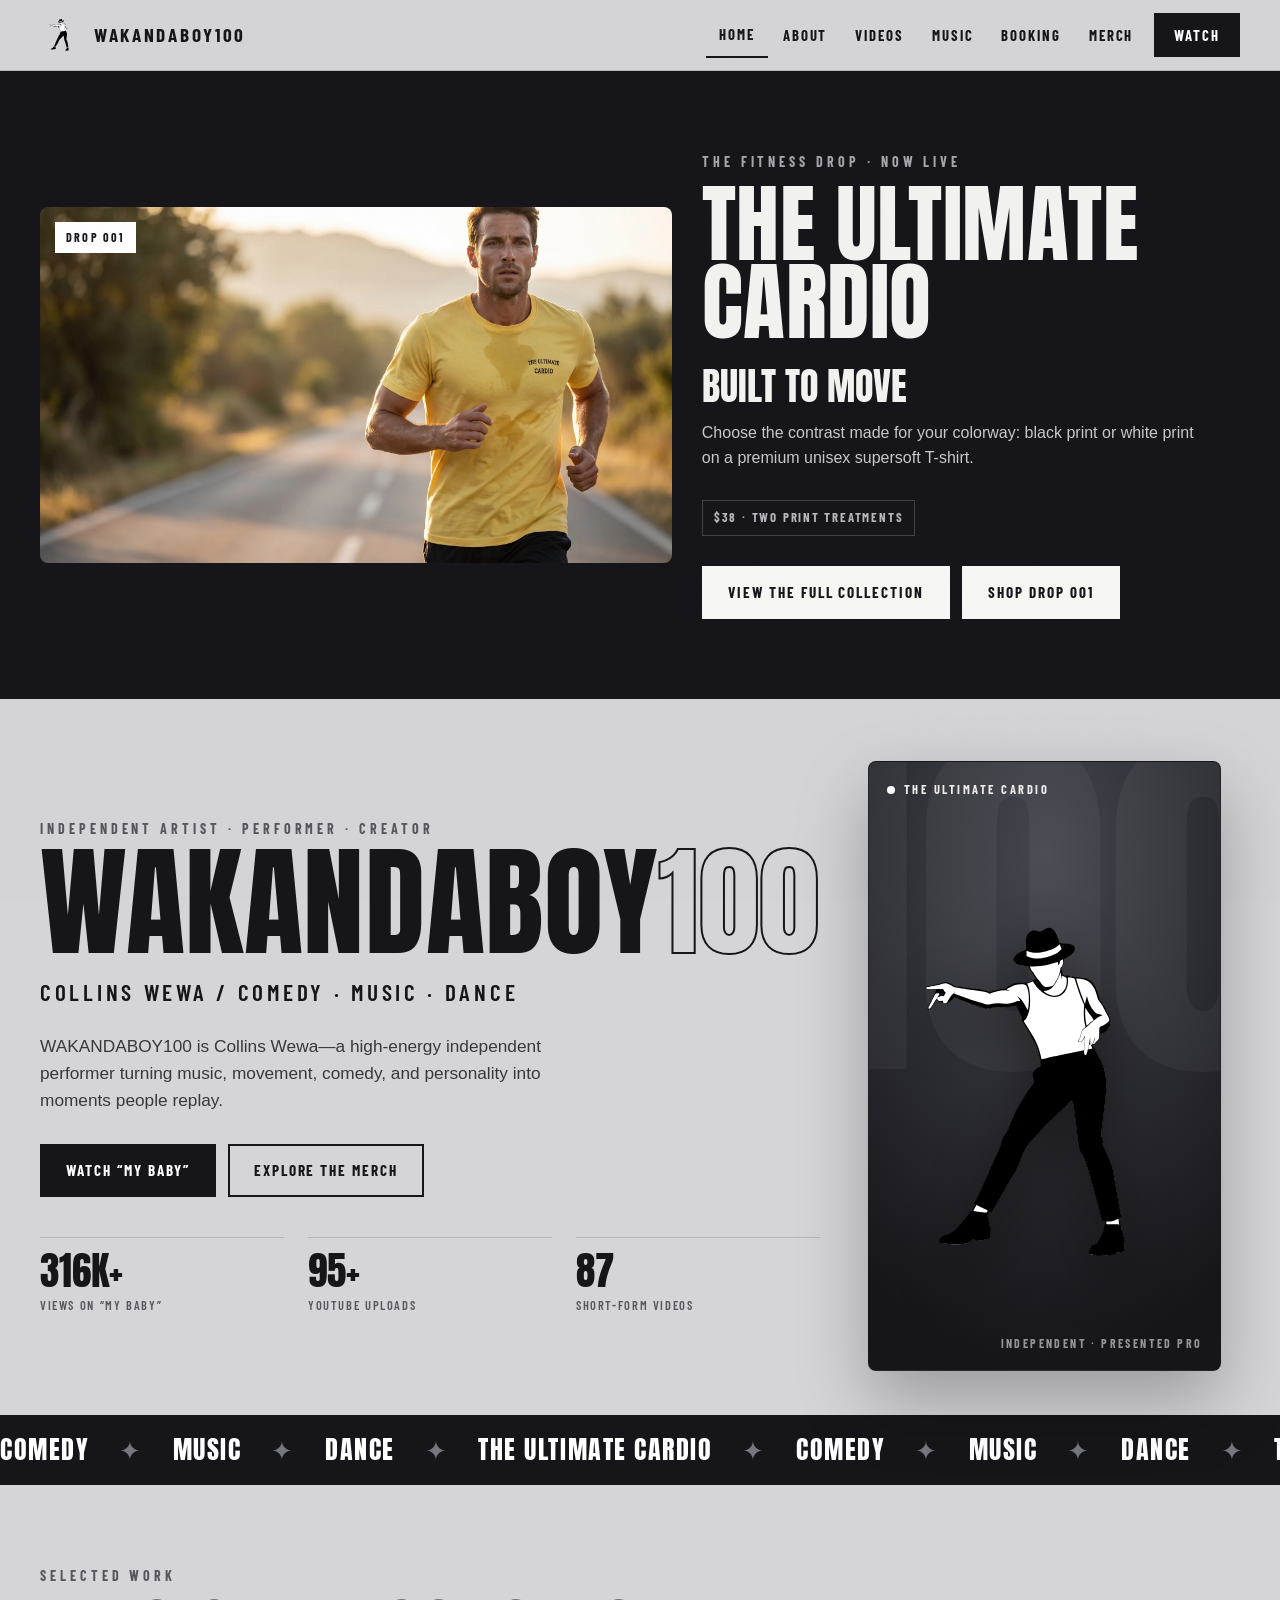
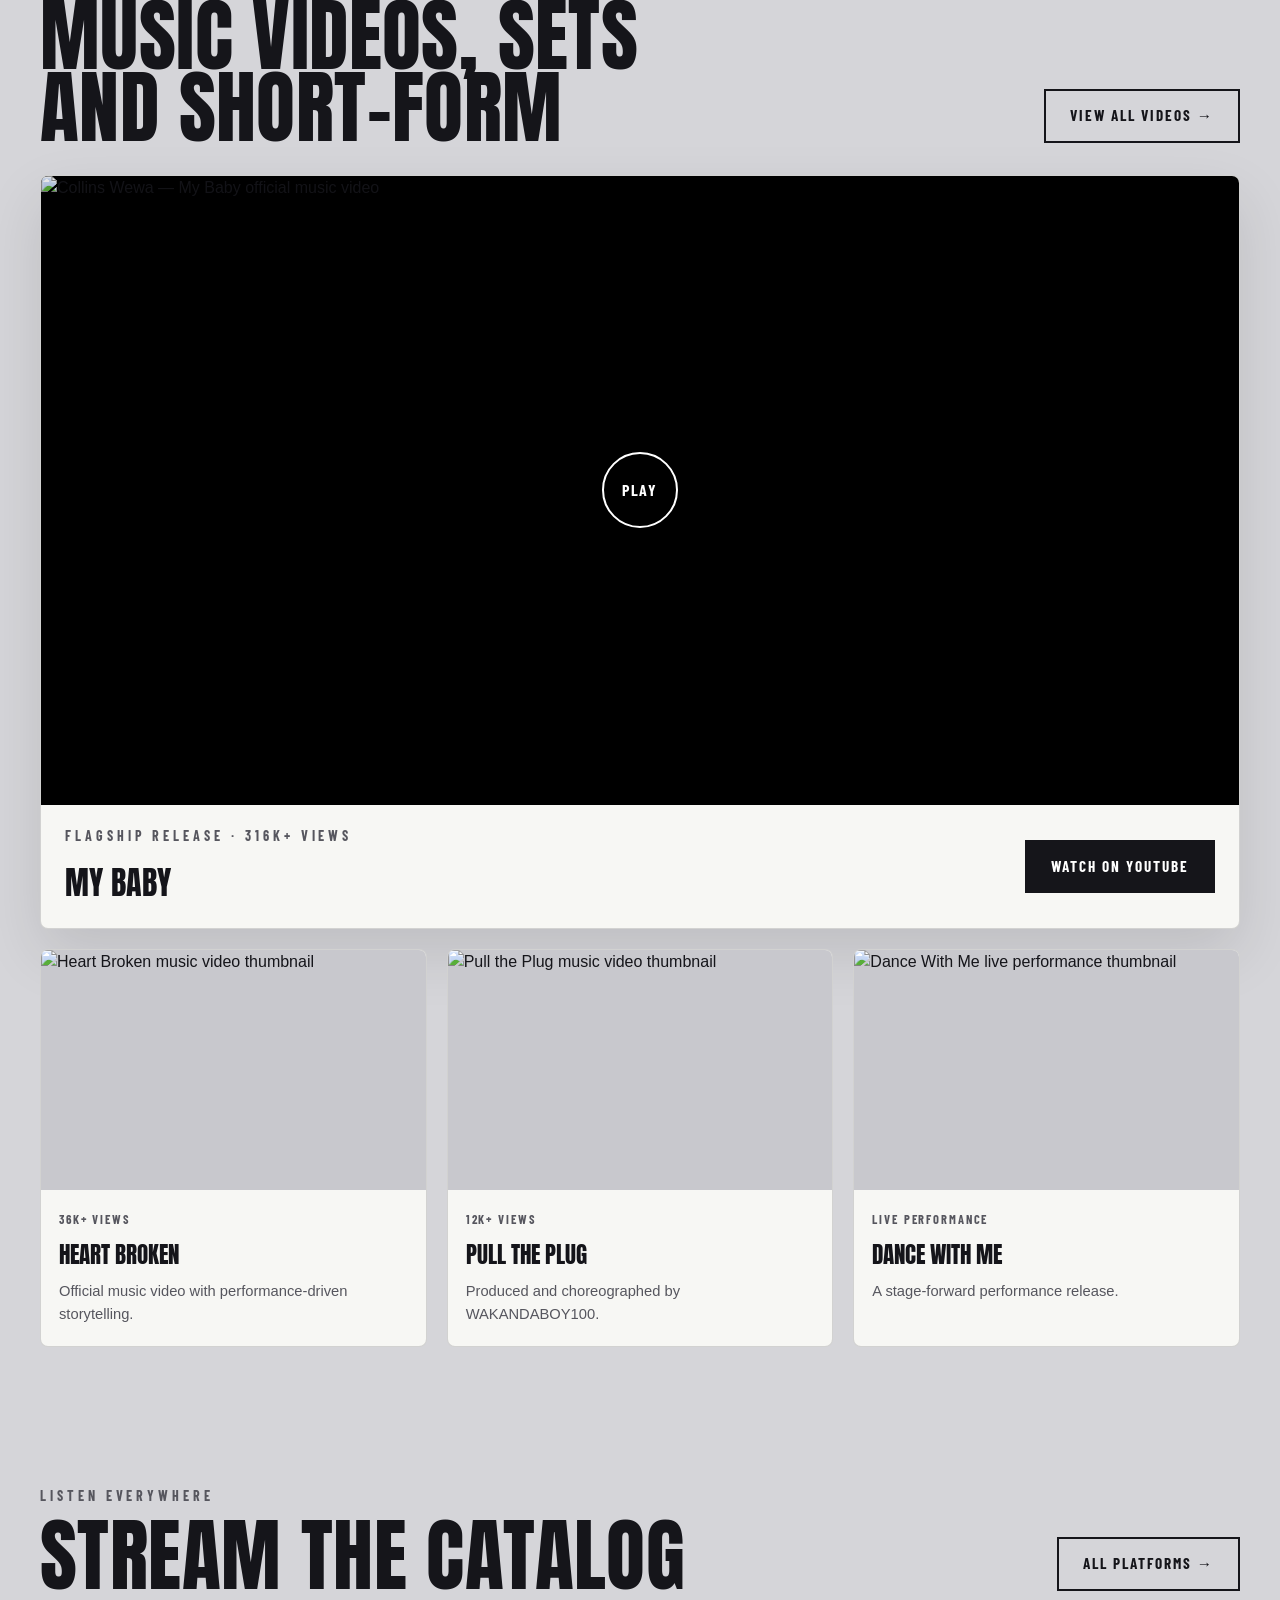
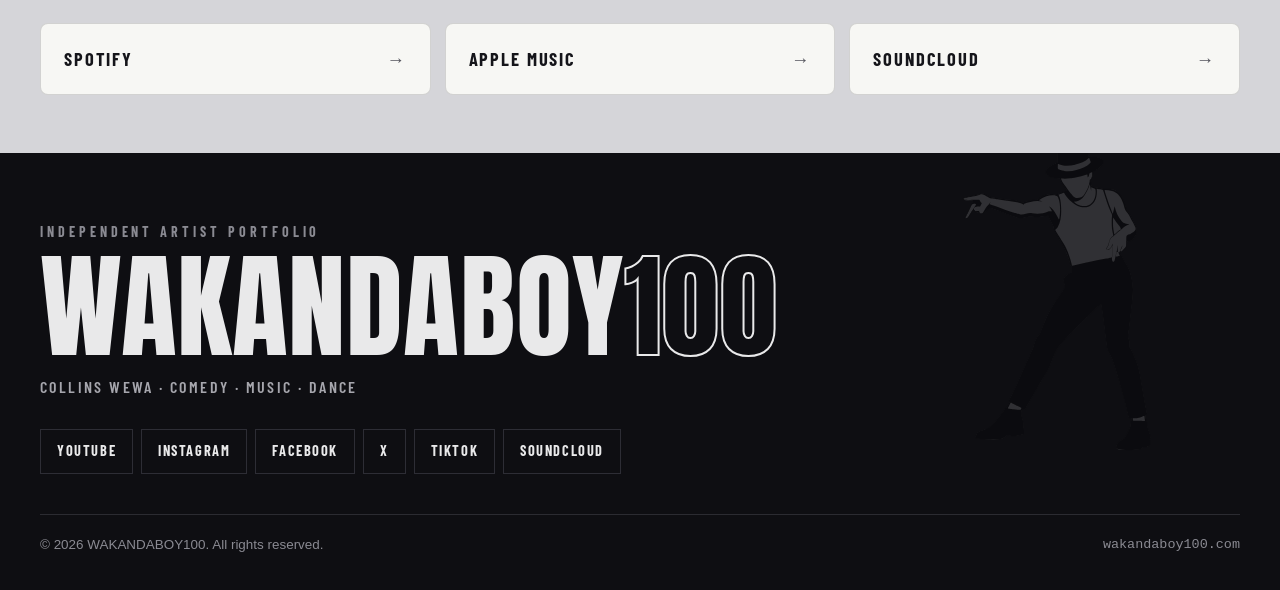
==== commit f8c5299f: "fix: sync Ultimate Cardio price with Fourthwall" ====
--- a/index.html
+++ b/index.html
@@ -48,7 +48,7 @@
 
 <section class="shop-band shop-band-home"><div class="shell section shop-grid">
   <div class="shop-image shop-hero-image"><img src="./assets/images/ultimate-cardio-yellow-road-hero.webp" alt="Runner wearing a yellow The Ultimate Cardio shirt on a sunlit road" width="2200" height="1228" fetchpriority="high"><span class="drop-badge">Drop 001</span></div>
-  <div class="shop-copy"><p class="eyebrow">The fitness drop · Now live</p><h2 class="display">The Ultimate<br>Cardio</h2><h3>Built to move</h3><p>Choose the contrast made for your colorway: black print or white print on a premium unisex supersoft T-shirt.</p><span class="status-chip">$27 · Two print treatments</span><div class="actions"><a class="button light" href="./merch/the-ultimate-cardio/">View the full collection</a><a class="button light" href="https://collins-wewa-shop.fourthwall.com/collections/the-ultimate-cardio" target="_blank" rel="noopener">Shop Drop 001</a></div></div>
+  <div class="shop-copy"><p class="eyebrow">The fitness drop · Now live</p><h2 class="display">The Ultimate<br>Cardio</h2><h3>Built to move</h3><p>Choose the contrast made for your colorway: black print or white print on a premium unisex supersoft T-shirt.</p><span class="status-chip">$38 · Two print treatments</span><div class="actions"><a class="button light" href="./merch/the-ultimate-cardio/">View the full collection</a><a class="button light" href="https://collins-wewa-shop.fourthwall.com/collections/the-ultimate-cardio" target="_blank" rel="noopener">Shop Drop 001</a></div></div>
 </div></section>
 <section class="shell hero" aria-labelledby="home-title">
   <div>
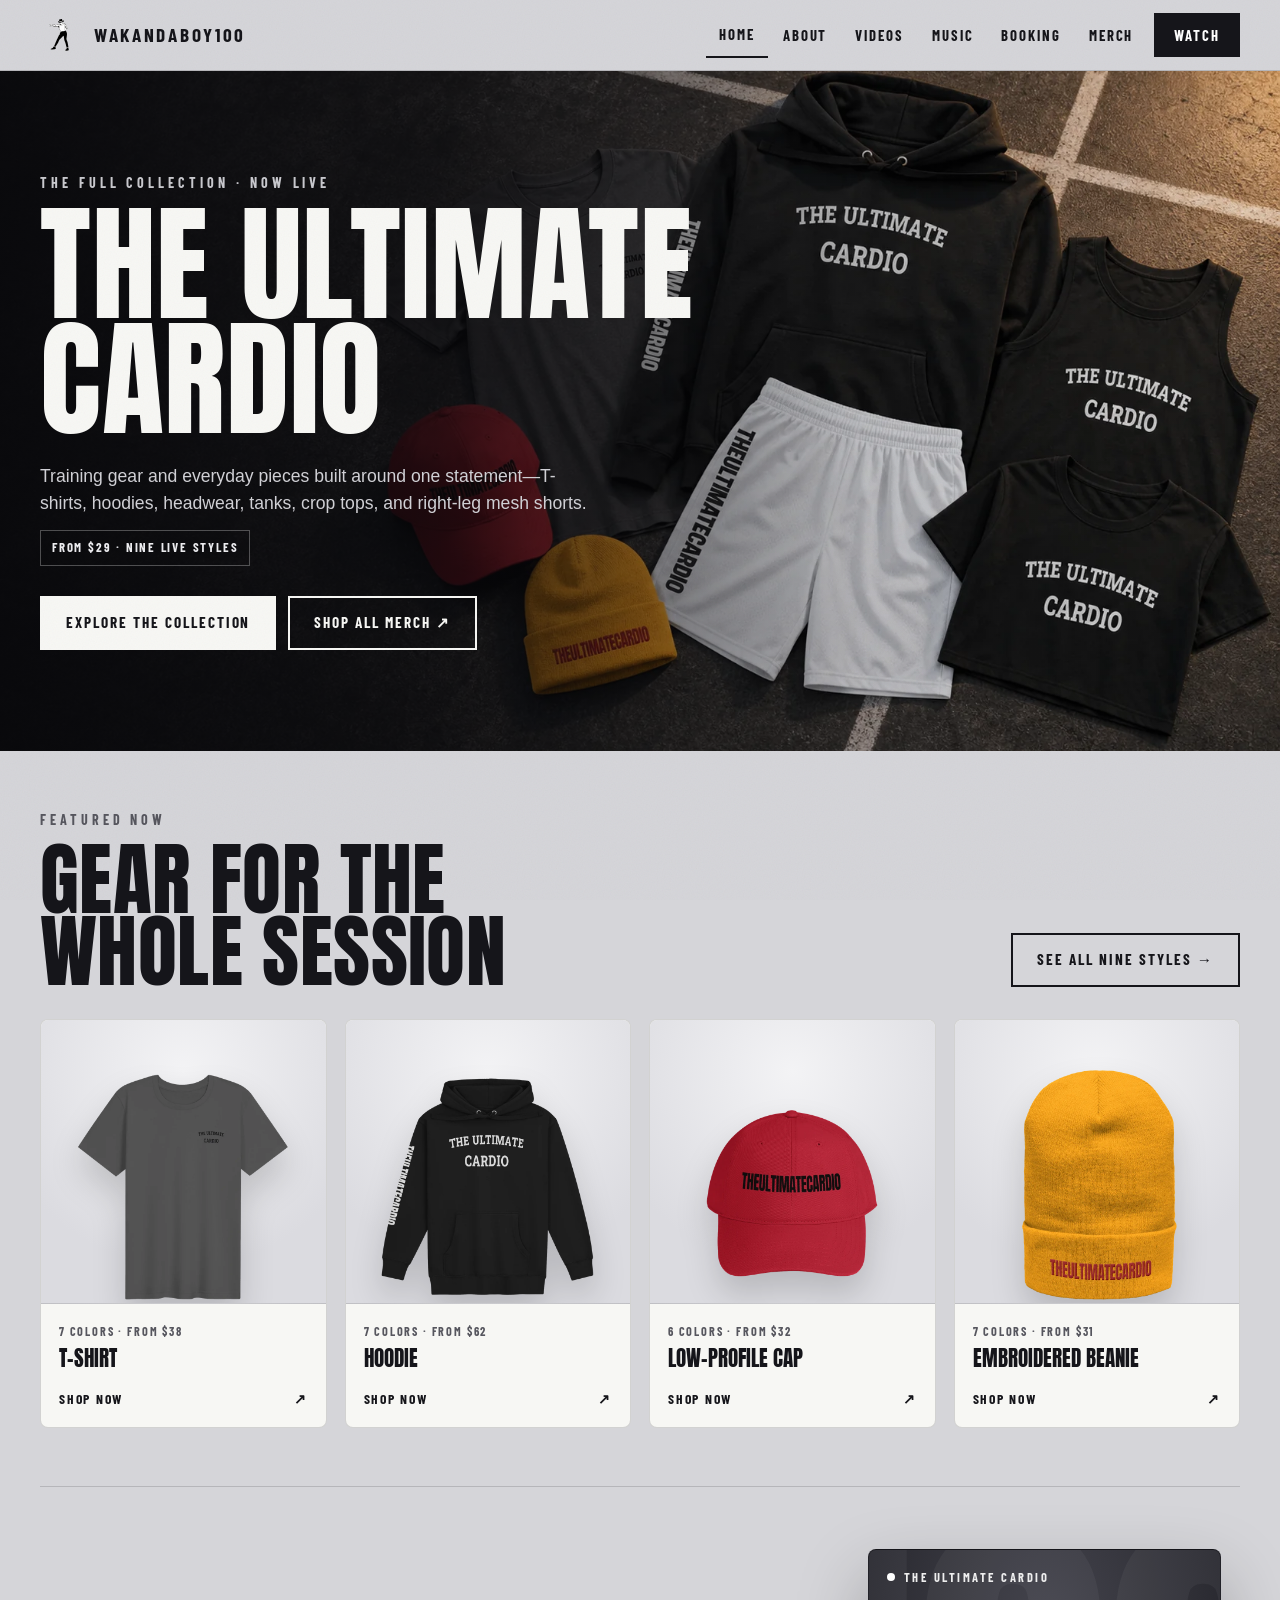
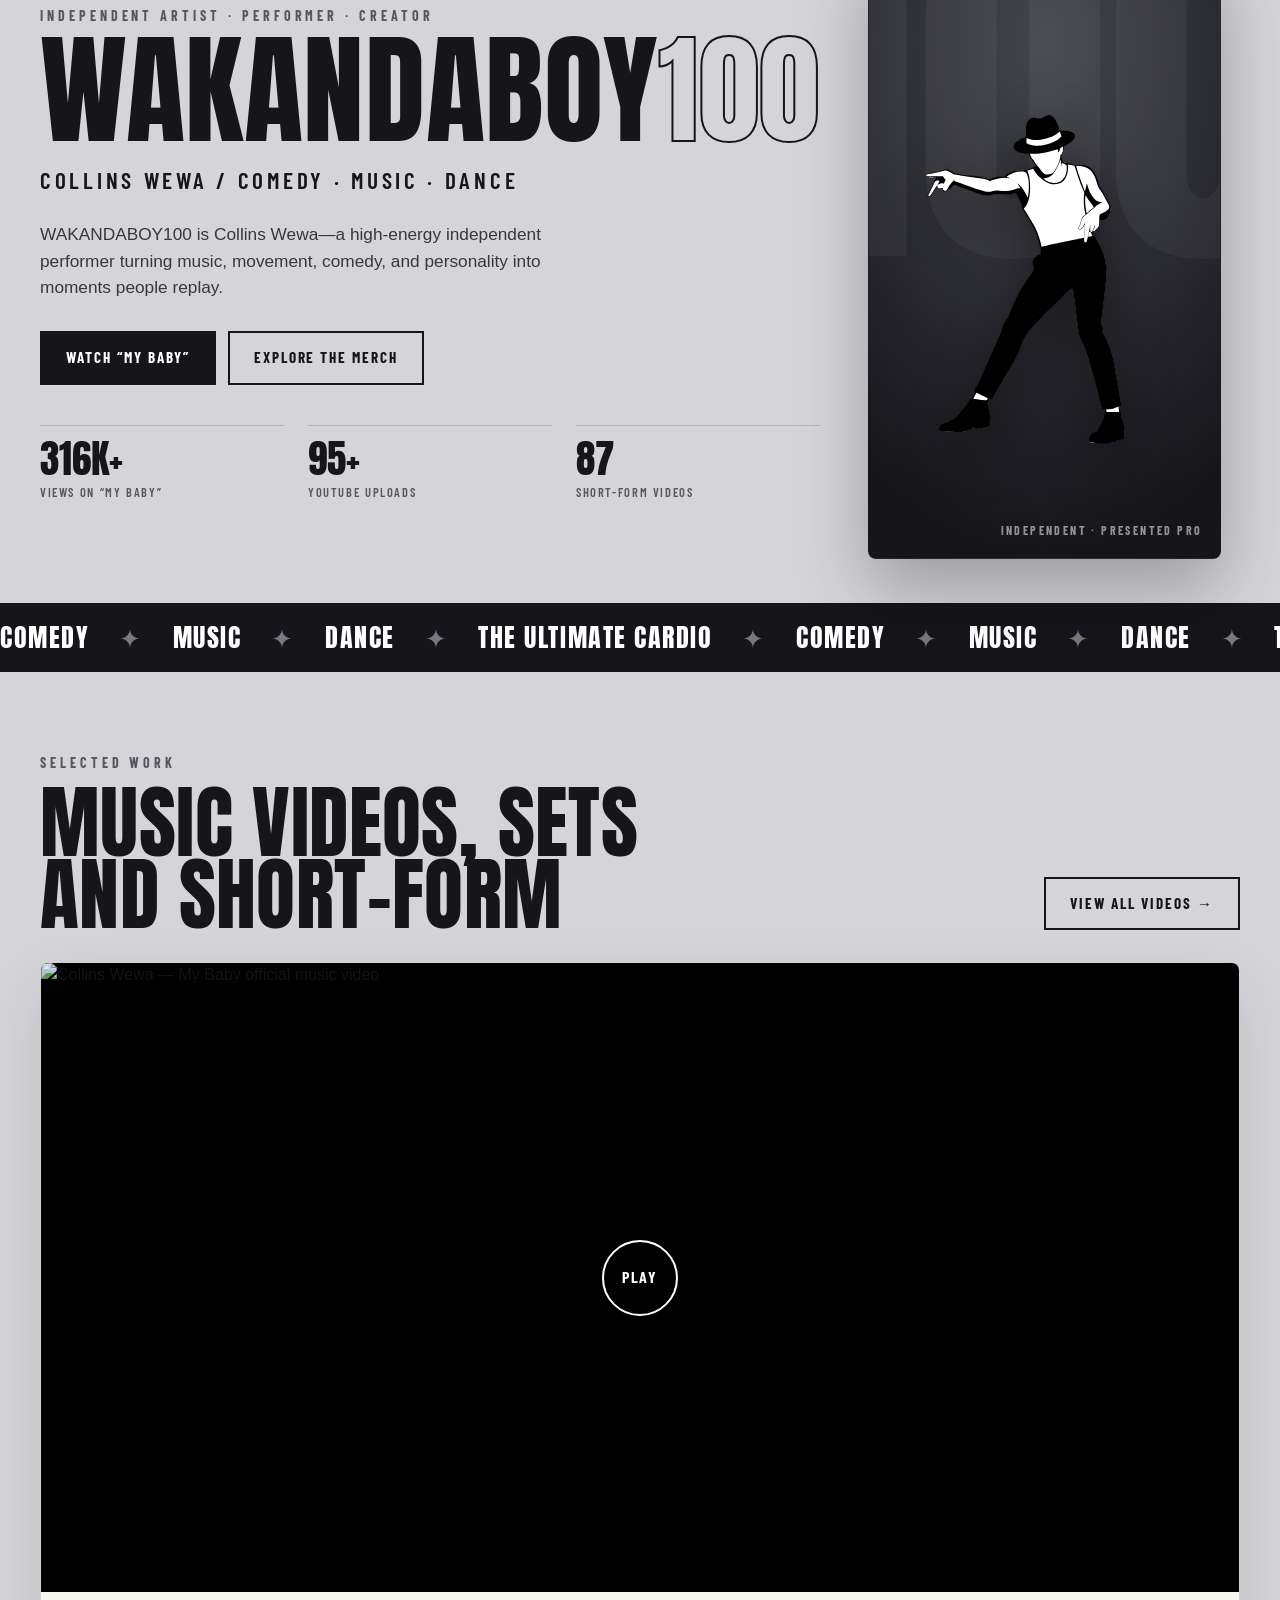
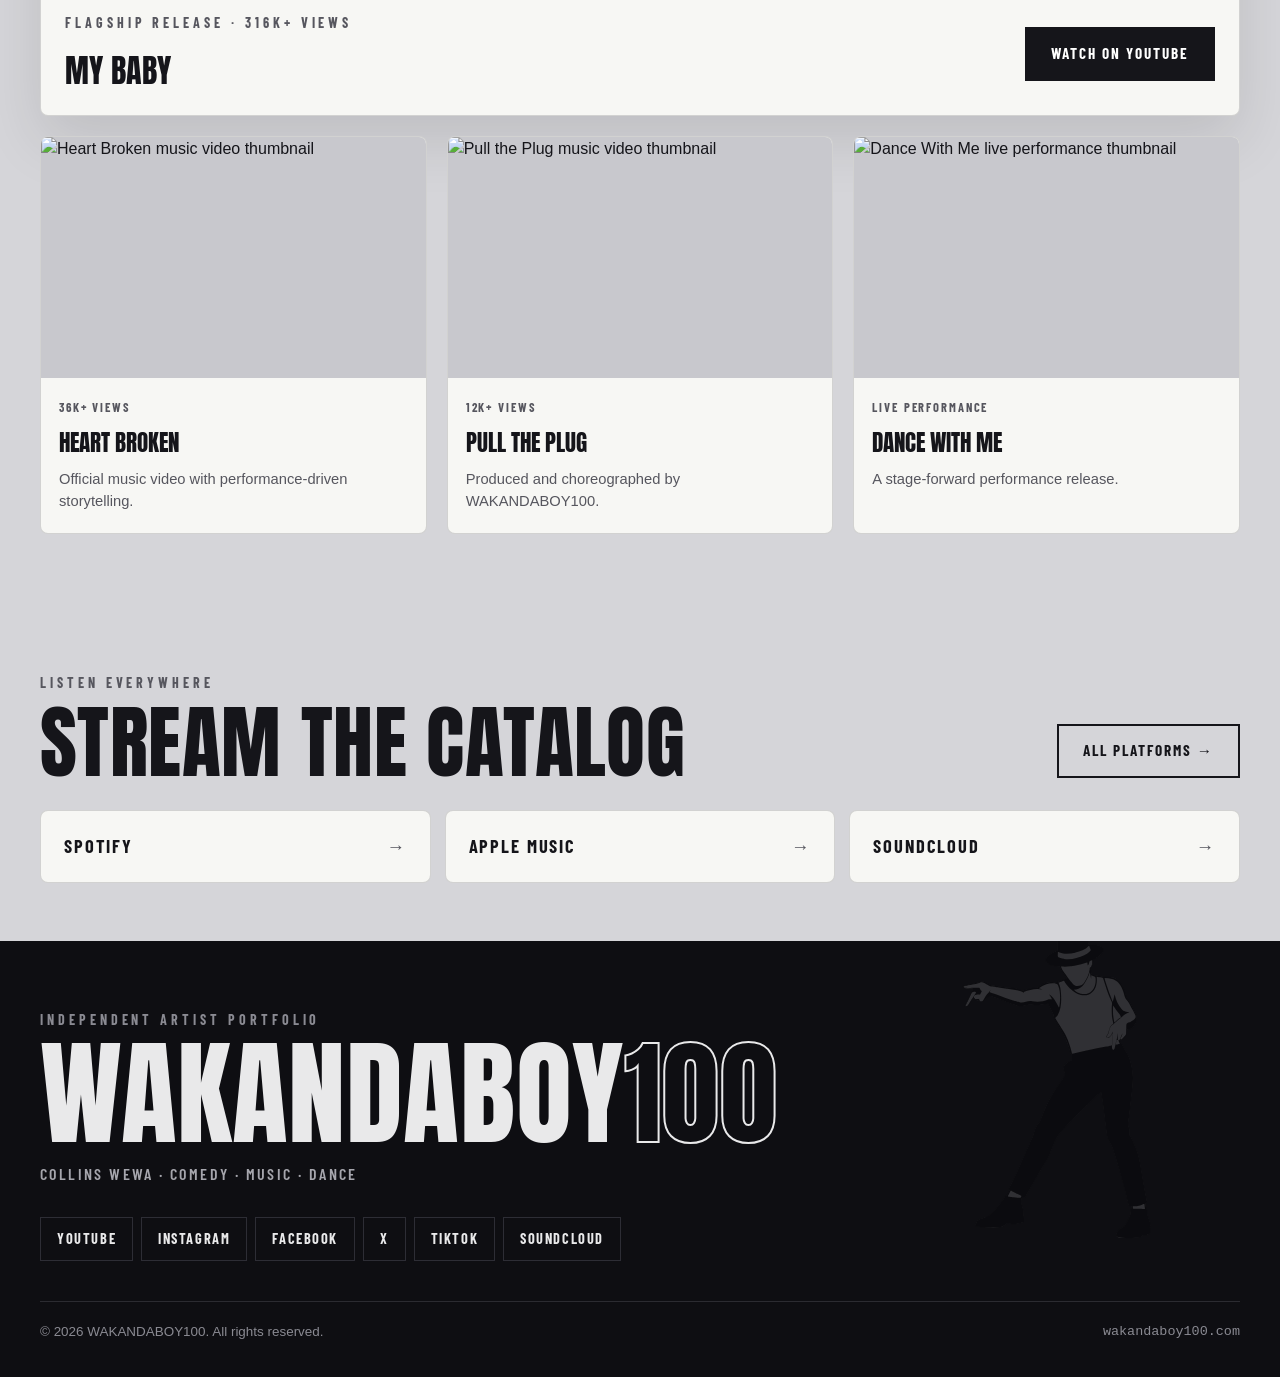
==== commit c1d5baab: "feat: launch full Ultimate Cardio collection campaign" ====
--- a/index.html
+++ b/index.html
@@ -46,10 +46,21 @@
 </header>
 <main id="main">
 
-<section class="shop-band shop-band-home"><div class="shell section shop-grid">
-  <div class="shop-image shop-hero-image"><img src="./assets/images/ultimate-cardio-yellow-road-hero.webp" alt="Runner wearing a yellow The Ultimate Cardio shirt on a sunlit road" width="2200" height="1228" fetchpriority="high"><span class="drop-badge">Drop 001</span></div>
-  <div class="shop-copy"><p class="eyebrow">The fitness drop · Now live</p><h2 class="display">The Ultimate<br>Cardio</h2><h3>Built to move</h3><p>Choose the contrast made for your colorway: black print or white print on a premium unisex supersoft T-shirt.</p><span class="status-chip">$38 · Two print treatments</span><div class="actions"><a class="button light" href="./merch/the-ultimate-cardio/">View the full collection</a><a class="button light" href="https://collins-wewa-shop.fourthwall.com/collections/the-ultimate-cardio" target="_blank" rel="noopener">Shop Drop 001</a></div></div>
-</div></section>
+<section class="campaign-hero campaign-home" aria-labelledby="campaign-home-title">
+  <img class="campaign-backdrop" src="./assets/images/ultimate-cardio-v2/collection-flatlay.webp" alt="The Ultimate Cardio full apparel and headwear collection arranged on a running-track surface" width="1672" height="941" fetchpriority="high">
+  <div class="campaign-scrim"></div>
+  <div class="shell campaign-copy">
+    <p class="eyebrow">The full collection · Now live</p>
+    <h2 class="display" id="campaign-home-title">The Ultimate<br>Cardio</h2>
+    <p>Training gear and everyday pieces built around one statement—T-shirts, hoodies, headwear, tanks, crop tops, and right-leg mesh shorts.</p>
+    <span class="status-chip status-chip-light">From $29 · Nine live styles</span>
+    <div class="actions"><a class="button light" href="./merch/the-ultimate-cardio/">Explore the collection</a><a class="button dark-outline" href="https://shop.wakandaboy100.com/collections/all" target="_blank" rel="noopener">Shop all merch ↗</a></div>
+  </div>
+</section>
+<section class="shell section compact home-merch-preview" aria-labelledby="home-merch-preview-title">
+  <div class="section-head"><div><p class="eyebrow">Featured now</p><h2 class="display" id="home-merch-preview-title">Gear for the<br>whole session</h2></div><a class="button" href="./merch/the-ultimate-cardio/">See all nine styles →</a></div>
+  <div class="product-grid product-grid-preview"><a class="product-card product-card-compact" href="https://shop.wakandaboy100.com/products/the-ultimate-cardio-t-shirt" target="_blank" rel="noopener" aria-label="Shop The Ultimate Cardio T-Shirt for $38"><span class="product-media"><img loading="lazy" src="./assets/images/ultimate-cardio-v2/product-tshirt.webp" alt="The Ultimate Cardio T-Shirt in charcoal with a compact front chest treatment" width="1000" height="1000"></span><span class="product-meta"><span class="product-kicker">7 colors · From $38</span><strong>T-Shirt</strong><span class="product-colors">Asphalt, Red, Yellow, Solid White Blend, True Royal, Charity Pink, Black</span><span class="product-shop">Shop now <span aria-hidden="true">↗</span></span></span></a><a class="product-card product-card-compact" href="https://shop.wakandaboy100.com/products/the-ultimate-cardio-hoodie" target="_blank" rel="noopener" aria-label="Shop The Ultimate Cardio Hoodie for $62"><span class="product-media"><img loading="lazy" src="./assets/images/ultimate-cardio-v2/product-hoodie.webp" alt="Black The Ultimate Cardio Hoodie with white front and right-sleeve artwork" width="1000" height="1000"></span><span class="product-meta"><span class="product-kicker">7 colors · From $62</span><strong>Hoodie</strong><span class="product-colors">Black, Forest Green, Light Pink, Team Red, Team Gold, White, Carbon Grey</span><span class="product-shop">Shop now <span aria-hidden="true">↗</span></span></span></a><a class="product-card product-card-compact" href="https://shop.wakandaboy100.com/products/the-ultimate-cardio-low-profile-cap" target="_blank" rel="noopener" aria-label="Shop The Ultimate Cardio Low-Profile Cap for $32"><span class="product-media"><img loading="lazy" src="./assets/images/ultimate-cardio-v2/product-cap.webp" alt="Red The Ultimate Cardio low-profile cap with black front wordmark" width="1000" height="1000"></span><span class="product-meta"><span class="product-kicker">6 colors · From $32</span><strong>Low-Profile Cap</strong><span class="product-colors">Red, White, Dark Green, Black, Dark Navy, Royal</span><span class="product-shop">Shop now <span aria-hidden="true">↗</span></span></span></a><a class="product-card product-card-compact" href="https://shop.wakandaboy100.com/products/the-ultimate-cardio-embroidered-beanie" target="_blank" rel="noopener" aria-label="Shop The Ultimate Cardio Embroidered Beanie for $31"><span class="product-media"><img loading="lazy" src="./assets/images/ultimate-cardio-v2/product-beanie.webp" alt="Gold The Ultimate Cardio embroidered beanie with red front stitching" width="1000" height="1000"></span><span class="product-meta"><span class="product-kicker">7 colors · From $31</span><strong>Embroidered Beanie</strong><span class="product-colors">Gold, Black, Royal, Baby Pink, Spruce, Red, White</span><span class="product-shop">Shop now <span aria-hidden="true">↗</span></span></span></a></div>
+</section>
 <section class="shell hero" aria-labelledby="home-title">
   <div>
     <p class="eyebrow">Independent artist · Performer · Creator</p>
--- a/style.css
+++ b/style.css
@@ -148,6 +148,65 @@
 .merch-specs span{display:block;margin-top:5px;color:var(--muted)}
 .notice{border-left:4px solid var(--ink);background:rgba(255,255,255,.45);padding:16px 18px;color:#37373e}
 
+/* The Ultimate Cardio full-collection campaign */
+.campaign-hero{position:relative;min-height:680px;display:flex;align-items:center;overflow:hidden;background:#0e0e12;color:var(--white);isolation:isolate}
+.campaign-backdrop{position:absolute;inset:0;width:100%;height:100%;object-fit:cover;z-index:-2}
+.campaign-scrim{position:absolute;inset:0;z-index:-1;background:linear-gradient(90deg,rgba(8,8,11,.96) 0%,rgba(8,8,11,.78) 34%,rgba(8,8,11,.22) 67%,rgba(8,8,11,.08) 100%)}
+.campaign-copy{padding-block:96px}
+.campaign-copy .eyebrow{color:#c9c9ce}
+.campaign-copy h1,.campaign-copy h2{font-size:clamp(4.8rem,10vw,8.4rem);max-width:760px}
+.campaign-copy p:not(.eyebrow){max-width:590px;margin:26px 0 0;color:#d1d1d6;font-size:1.1rem;text-wrap:balance}
+.campaign-copy .actions{max-width:720px}
+.status-chip-light{border-color:rgba(255,255,255,.28);color:#ededf0}
+.home-merch-preview{border-bottom:1px solid var(--line)}
+
+.collection-stats{background:var(--ink);color:var(--white);border-top:1px solid #303038;border-bottom:1px solid #303038}
+.collection-stats-grid{display:grid;grid-template-columns:repeat(4,minmax(0,1fr))}
+.collection-stats-grid div{min-height:130px;padding:26px 24px;border-left:1px solid #303038;display:flex;flex-direction:column;justify-content:center}
+.collection-stats-grid div:last-child{border-right:1px solid #303038}
+.collection-stats-grid strong{font-family:var(--display);font-size:2.65rem;font-weight:400;line-height:1}
+.collection-stats-grid span{margin-top:7px;color:#a9a9b1;font-family:var(--ui);font-size:.8rem;font-weight:700;letter-spacing:.14em;text-transform:uppercase}
+
+.product-grid{display:grid;grid-template-columns:repeat(3,minmax(0,1fr));gap:18px}
+.product-grid-preview{grid-template-columns:repeat(4,minmax(0,1fr))}
+.product-card{display:flex;min-width:0;flex-direction:column;border:1px solid var(--line);border-radius:8px;overflow:hidden;background:var(--white);transition:transform .22s ease,box-shadow .22s ease,border-color .22s ease}
+.product-card:hover{opacity:1;transform:translateY(-5px);border-color:rgba(21,21,26,.42);box-shadow:0 20px 46px rgba(0,0,0,.14)}
+.product-media{display:grid;place-items:center;aspect-ratio:1;background:radial-gradient(circle at 50% 18%,#f3f3f5 0%,#dbdbe0 72%);overflow:hidden;border-bottom:1px solid var(--line)}
+.product-media img{width:88%;height:88%;object-fit:contain;filter:drop-shadow(0 18px 16px rgba(0,0,0,.16));transition:transform .25s ease}
+.product-card:hover .product-media img{transform:scale(1.025)}
+.product-meta{display:flex;flex:1;flex-direction:column;padding:18px}
+.product-kicker{color:var(--muted);font-family:var(--ui);font-size:.76rem;font-weight:700;letter-spacing:.15em;text-transform:uppercase}
+.product-meta strong{margin-top:7px;font-family:var(--display);font-size:1.55rem;font-weight:400;line-height:1.03;text-transform:uppercase}
+.product-colors{margin-top:10px;color:var(--muted);font-size:.84rem;line-height:1.4}
+.product-shop{display:flex;justify-content:space-between;gap:12px;margin-top:auto;padding-top:18px;font-family:var(--ui);font-size:.85rem;font-weight:700;letter-spacing:.13em;text-transform:uppercase}
+.product-card-compact .product-meta strong{font-size:1.3rem}
+.product-card-compact .product-colors{display:none}
+
+.spotlight{padding-block:80px}
+.spotlight-dark{background:#0e0e12;color:var(--white)}
+.spotlight-dark .eyebrow{color:#8f8f98}
+.spotlight-grid{display:grid;grid-template-columns:1.18fr .82fr;gap:52px;align-items:center}
+.spotlight-grid-light{padding-block:80px}
+.spotlight-grid-reverse{grid-template-columns:1.1fr .9fr}
+.spotlight-media{overflow:hidden;border:1px solid rgba(255,255,255,.13);border-radius:8px;background:#15151a;box-shadow:0 24px 70px rgba(0,0,0,.22)}
+.spotlight-grid-light .spotlight-media{border-color:var(--line)}
+.spotlight-media img{width:100%;height:auto;aspect-ratio:16/9;object-fit:cover}
+.spotlight-copy h2{font-size:clamp(3.7rem,7vw,6rem)}
+.spotlight-copy p:not(.eyebrow){max-width:520px;color:inherit;opacity:.78;font-size:1.04rem}
+.spotlight-copy>.button{margin-top:25px}
+.color-list{display:flex;flex-wrap:wrap;gap:8px;list-style:none;margin:24px 0 0;padding:0}
+.color-list li{border:1px solid #3c3c44;padding:7px 10px;color:#c6c6cc;font-family:var(--ui);font-size:.75rem;font-weight:700;letter-spacing:.12em;text-transform:uppercase}
+.shorts-spotlight .spotlight-media img{object-position:center 48%}
+
+.collection-final{position:relative;min-height:620px;display:flex;align-items:center;overflow:hidden;background:#0e0e12;color:var(--white);isolation:isolate}
+.collection-final>img{position:absolute;inset:0;width:100%;height:100%;object-fit:cover;z-index:-2}
+.collection-final-scrim{position:absolute;inset:0;z-index:-1;background:linear-gradient(90deg,rgba(8,8,11,.95),rgba(8,8,11,.62) 40%,rgba(8,8,11,.08) 74%)}
+.collection-final-copy{padding-block:90px}
+.collection-final-copy .eyebrow{color:#bcbcc2}
+.collection-final-copy h2{font-size:clamp(4.2rem,8vw,7rem)}
+.collection-final-copy p{color:#ceced3}
+.collection-final-copy .button{margin-top:22px}
+
 .site-footer{position:relative;overflow:hidden;background:#0e0e12;color:#e9e9ea}
 .footer-shell{position:relative;padding:68px 0 34px}
 .footer-art{position:absolute;right:0;top:-20px;height:330px;opacity:.14;pointer-events:none}
@@ -162,8 +221,10 @@
   .hero>*,.page-hero-grid>*,.shop-grid>*,.split>*,.merch-detail>*{min-width:0}
   .nav-shell{min-height:64px}.menu-toggle{display:block}.site-nav{display:none;position:absolute;top:64px;left:0;right:0;padding:14px 24px 20px;background:var(--paper);border-bottom:1px solid var(--line);flex-wrap:wrap}.site-nav.is-open{display:flex}.site-nav a{flex:1 1 42%;border:1px solid var(--line);text-align:center}.site-nav .watch-link{margin:0}
   .hero,.page-hero-grid,.shop-grid,.split,.merch-detail{grid-template-columns:1fr}.hero{padding-top:48px}.hero-art{min-height:540px}.page-mark{justify-self:start;width:280px}.page-hero{padding-top:54px}.card-grid,.booking-grid{grid-template-columns:1fr 1fr}.platform-grid,.lifestyle-gallery{grid-template-columns:1fr 1fr}.contact-panel{grid-template-columns:1fr}
+  .campaign-hero{min-height:610px}.campaign-copy{padding-block:76px}.campaign-scrim{background:linear-gradient(90deg,rgba(8,8,11,.94),rgba(8,8,11,.7) 54%,rgba(8,8,11,.2))}.collection-stats-grid{grid-template-columns:1fr 1fr}.collection-stats-grid div:nth-child(odd){border-left:1px solid #303038}.product-grid,.product-grid-preview{grid-template-columns:1fr 1fr}.spotlight-grid,.spotlight-grid-reverse{grid-template-columns:1fr;gap:32px}.spotlight-grid-light .spotlight-copy{order:2}.spotlight-grid-light .spotlight-media{order:1}
 }
 @media (max-width:620px){
   .shell,.nav-shell{width:min(100% - 28px,var(--max))}.brand-name{font-size:1.03rem;letter-spacing:.1em}.hero{gap:32px;padding-top:38px}.hero h1{font-size:clamp(3.2rem,16.5vw,4rem);line-height:.88}.hero h1 .outline{display:block;line-height:.95}.hero .eyebrow{font-size:.76rem;letter-spacing:.2em;overflow-wrap:anywhere}.hero .artist-line{font-size:.94rem;letter-spacing:.11em}.hero .lede{font-size:1rem;overflow-wrap:anywhere}.hero-art{min-height:460px}.hero-art .ghost-number{font-size:17rem}.stats{gap:10px}.stats div{min-width:0}.stats dt{font-size:1.9rem}.stats dd{font-size:.66rem;letter-spacing:.09em;overflow-wrap:anywhere}.actions{display:grid;grid-template-columns:1fr}.button{width:100%}.section{padding:60px 0}.section-head h2{font-size:2.9rem}.card-grid,.platform-grid,.booking-grid,.lifestyle-gallery{grid-template-columns:1fr}.feature-meta{align-items:flex-start}.video-poster{aspect-ratio:16/10}.play-badge{width:62px;height:62px;font-size:.8rem}.shop-copy h2{font-size:3.25rem}.page-hero h1{font-size:3.9rem}.page-mark{width:220px}.merch-specs{grid-template-columns:1fr}.footer-art{right:-80px}.footer-base{flex-direction:column}.marquee-track{font-size:1.35rem}.contact-panel{padding:22px}
+  .campaign-hero{min-height:640px;align-items:flex-end}.campaign-backdrop{object-position:65% center}.campaign-scrim{background:linear-gradient(0deg,rgba(8,8,11,.98) 0%,rgba(8,8,11,.86) 42%,rgba(8,8,11,.22) 100%)}.campaign-copy{padding-block:54px}.campaign-copy h1,.campaign-copy h2{font-size:3.8rem}.campaign-copy p:not(.eyebrow){font-size:1rem}.collection-stats-grid{grid-template-columns:1fr 1fr}.collection-stats-grid div{min-height:112px;padding:20px 14px}.collection-stats-grid strong{font-size:2rem}.collection-stats-grid span{font-size:.68rem}.product-grid,.product-grid-preview{grid-template-columns:1fr}.product-meta strong{font-size:1.45rem}.spotlight,.spotlight-grid-light{padding-block:60px}.spotlight-copy h2{font-size:3.6rem}.collection-final{min-height:620px;align-items:flex-end}.collection-final>img{object-position:68% center}.collection-final-scrim{background:linear-gradient(0deg,rgba(8,8,11,.98),rgba(8,8,11,.78) 50%,rgba(8,8,11,.18))}.collection-final-copy{padding-block:52px}.collection-final-copy h2{font-size:3.8rem}
 }
 @media (prefers-reduced-motion:reduce){html{scroll-behavior:auto}.marquee-track{animation:none}.button,.video-poster img{transition:none}}
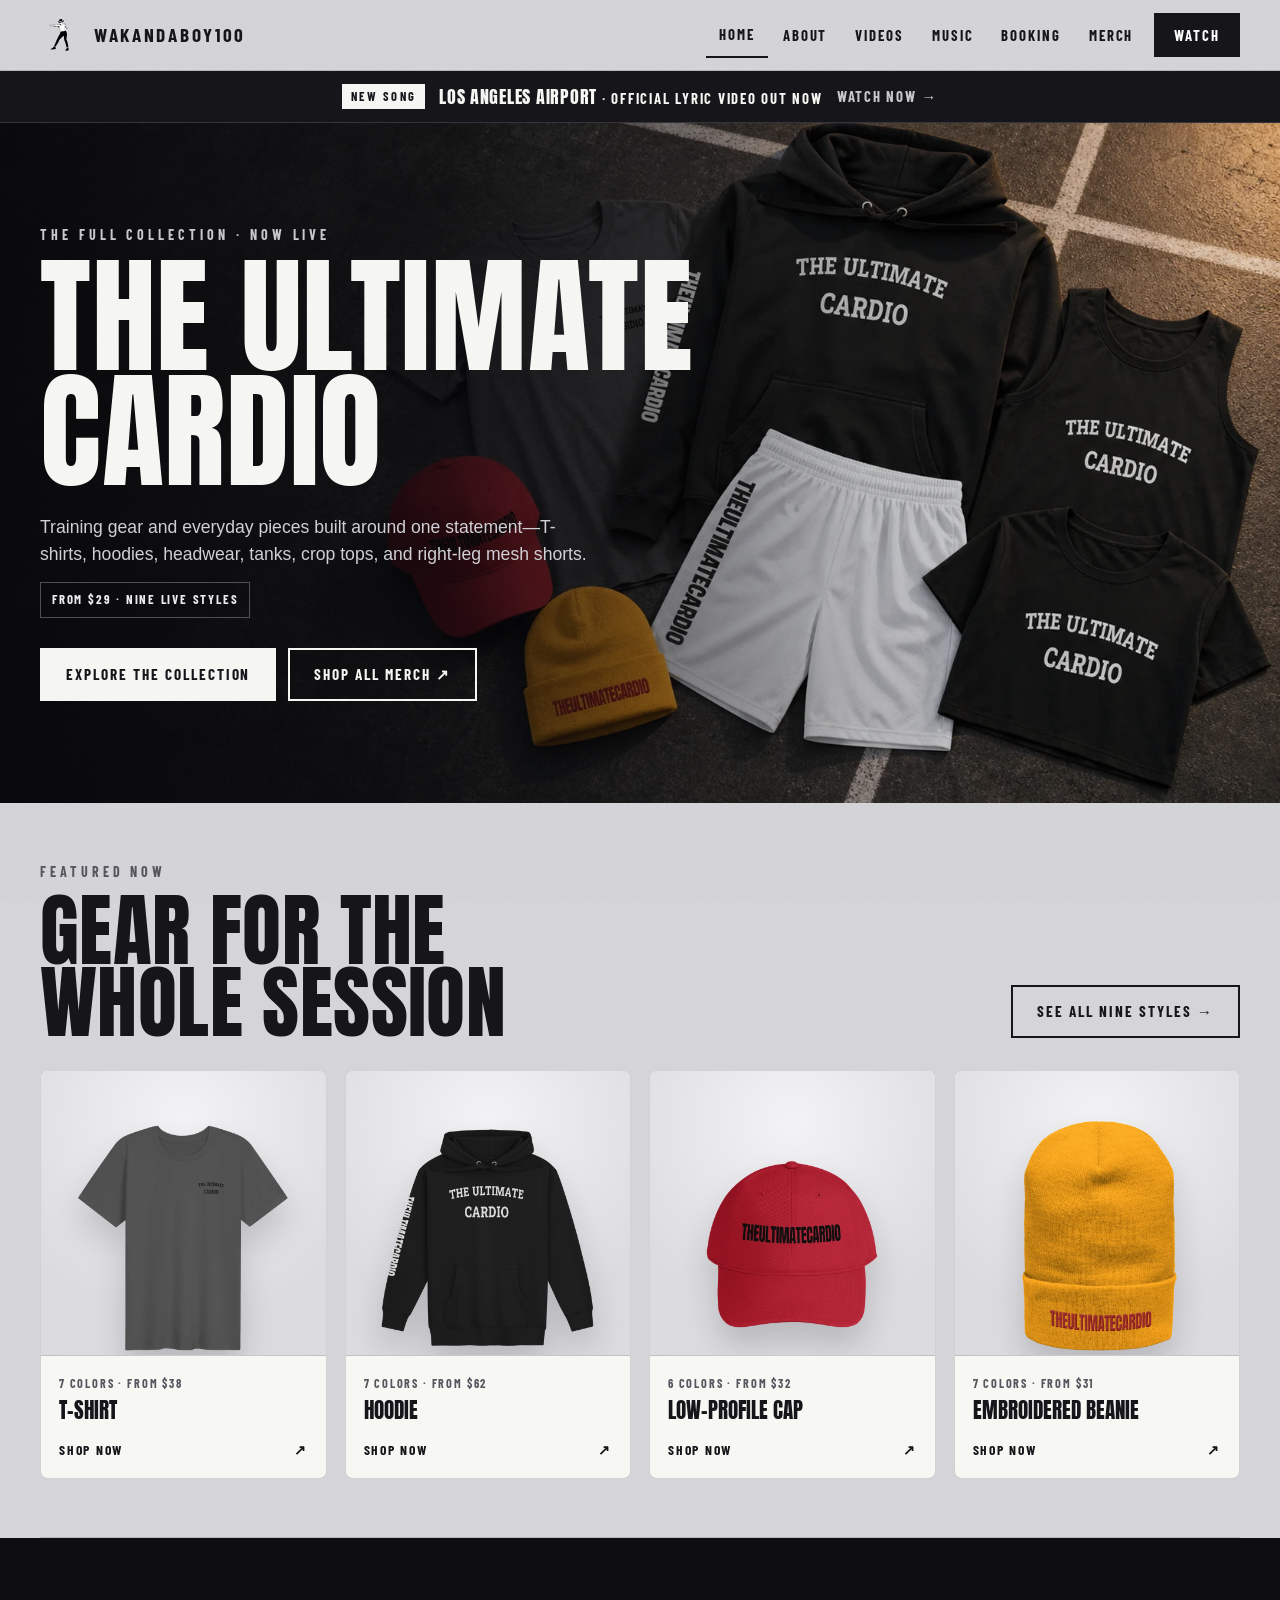
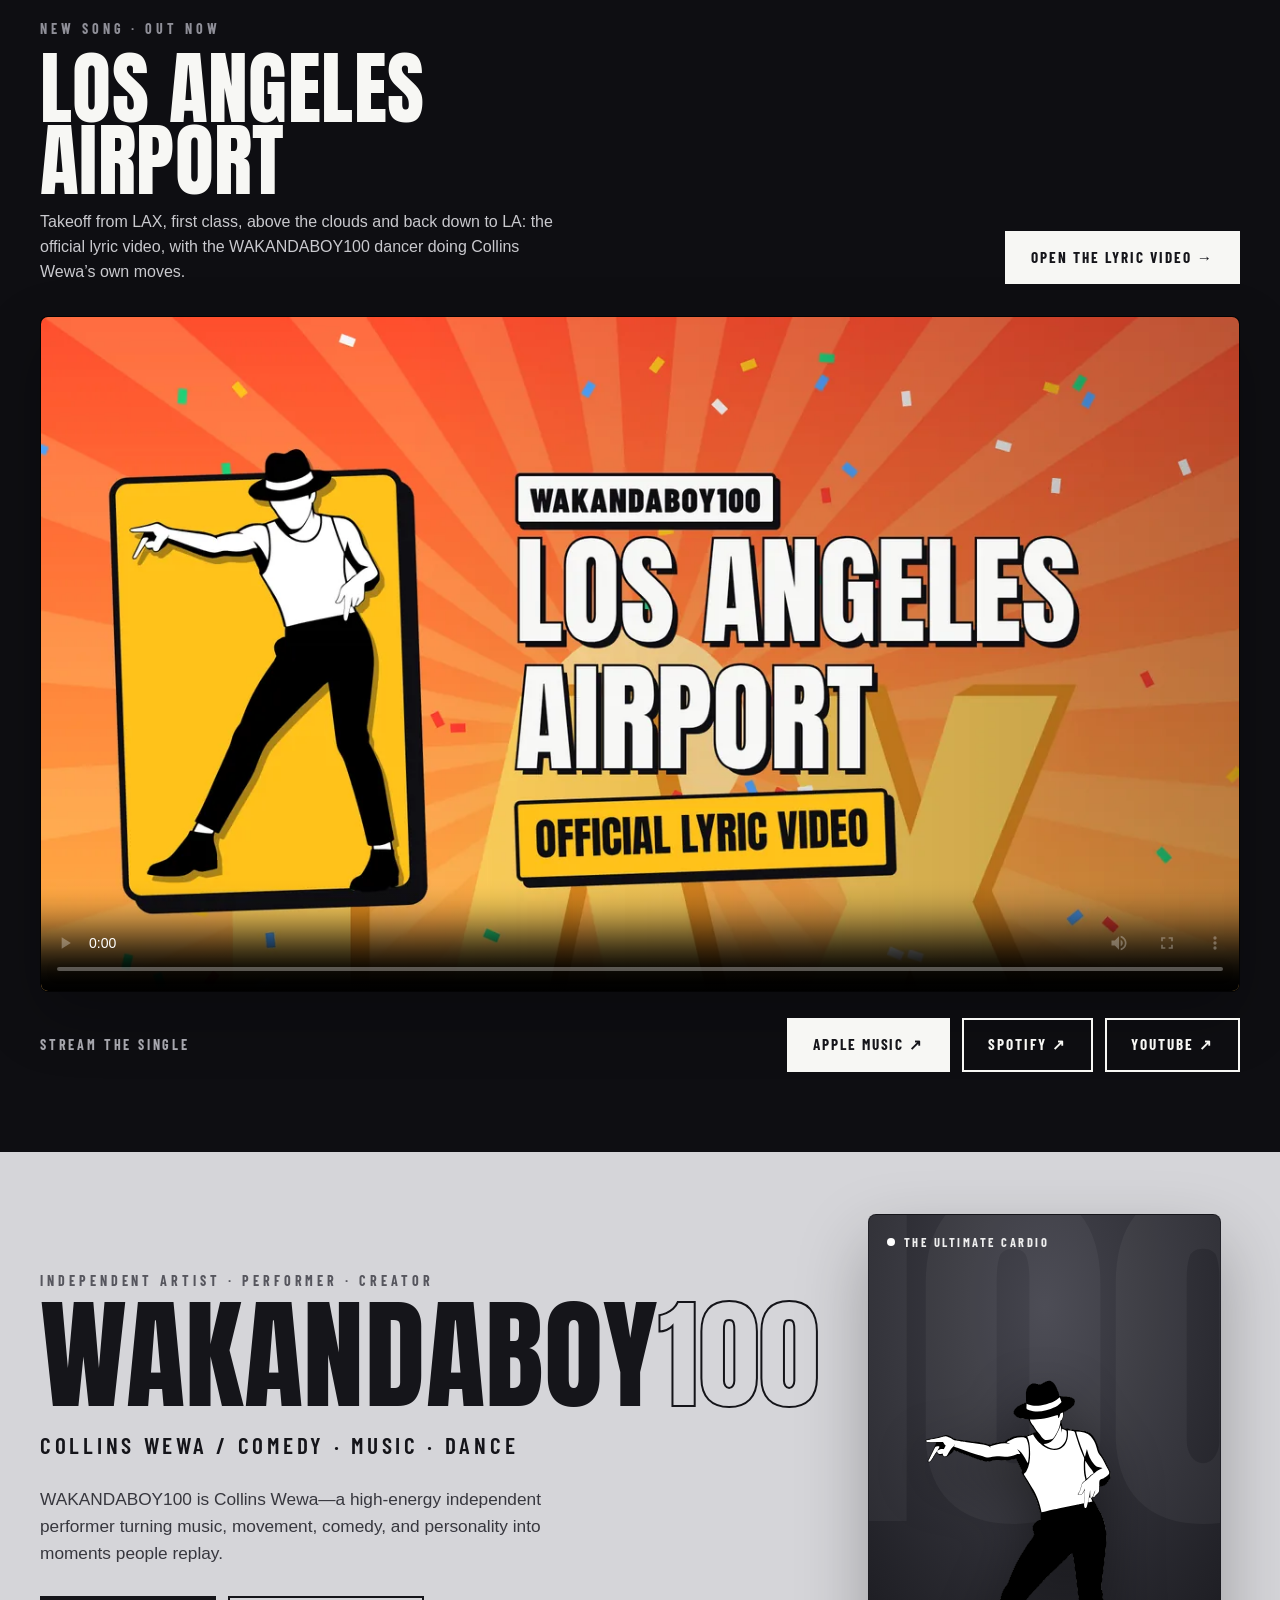
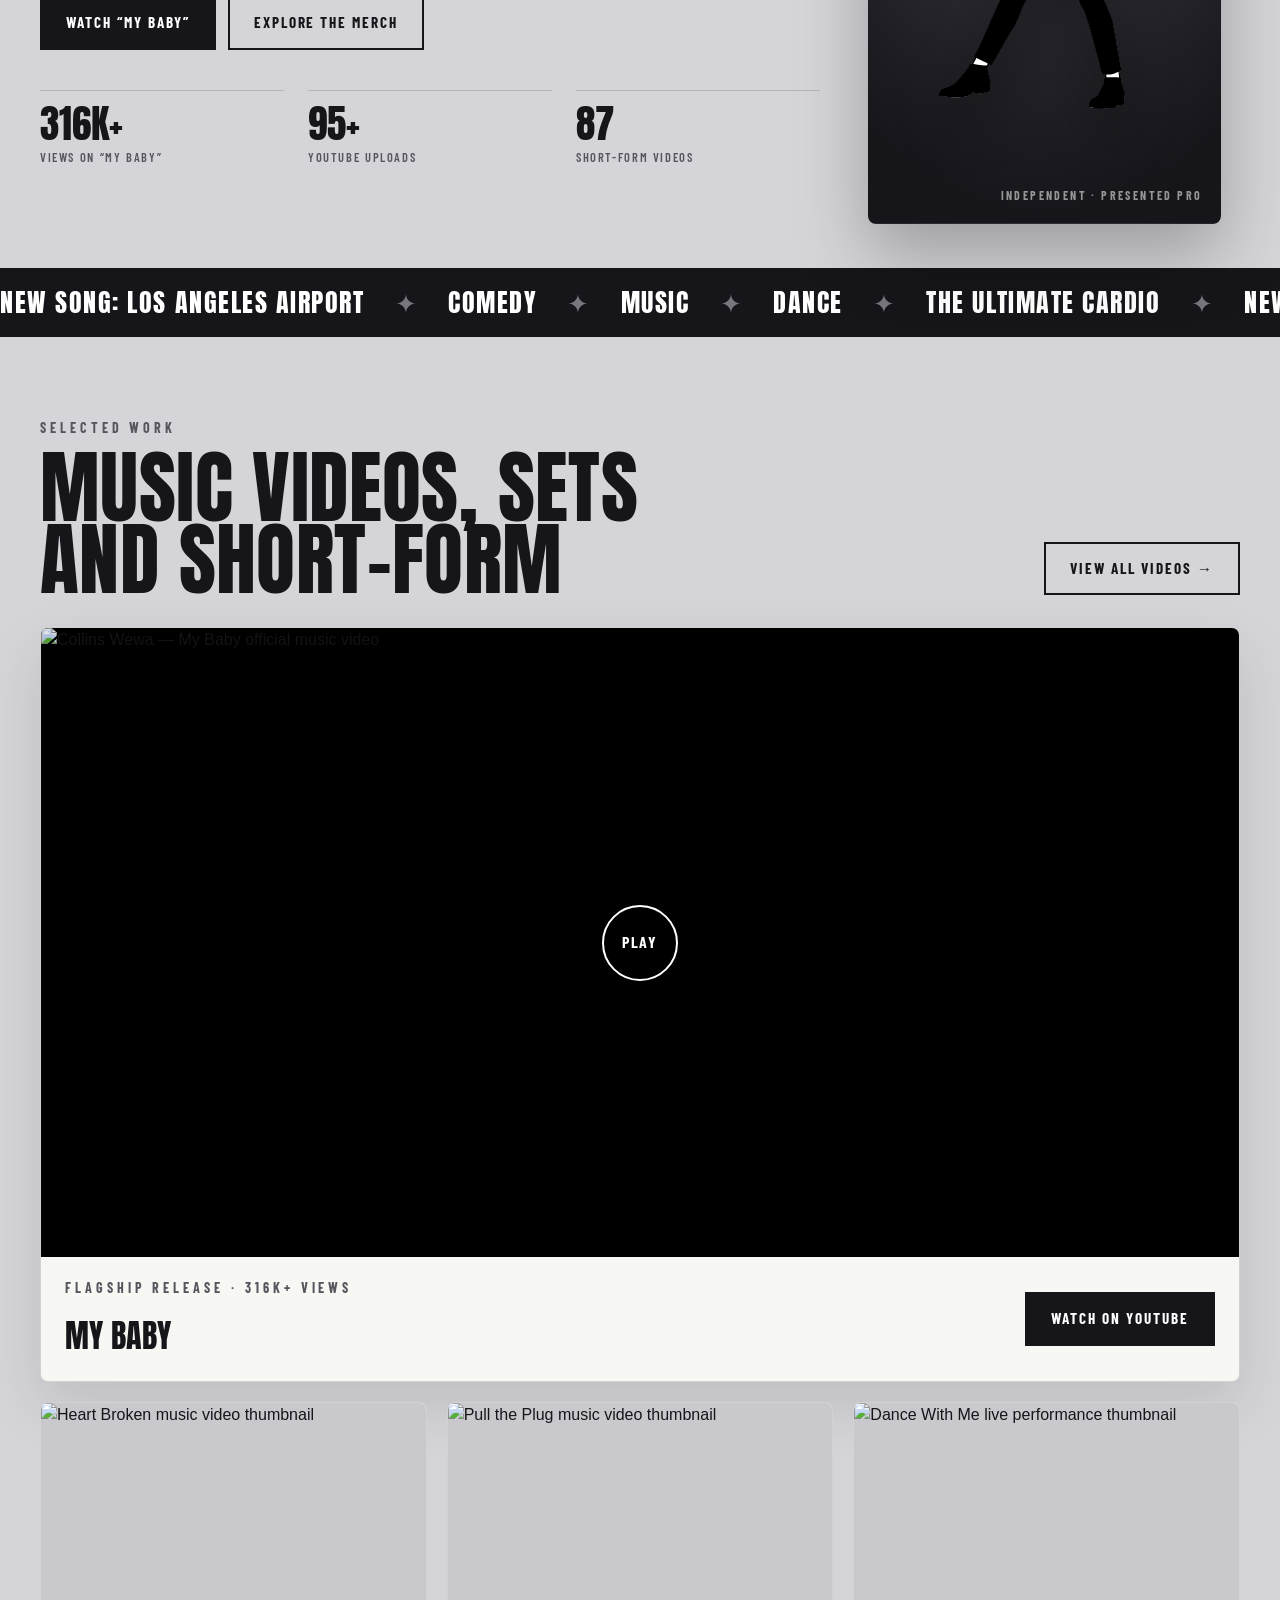
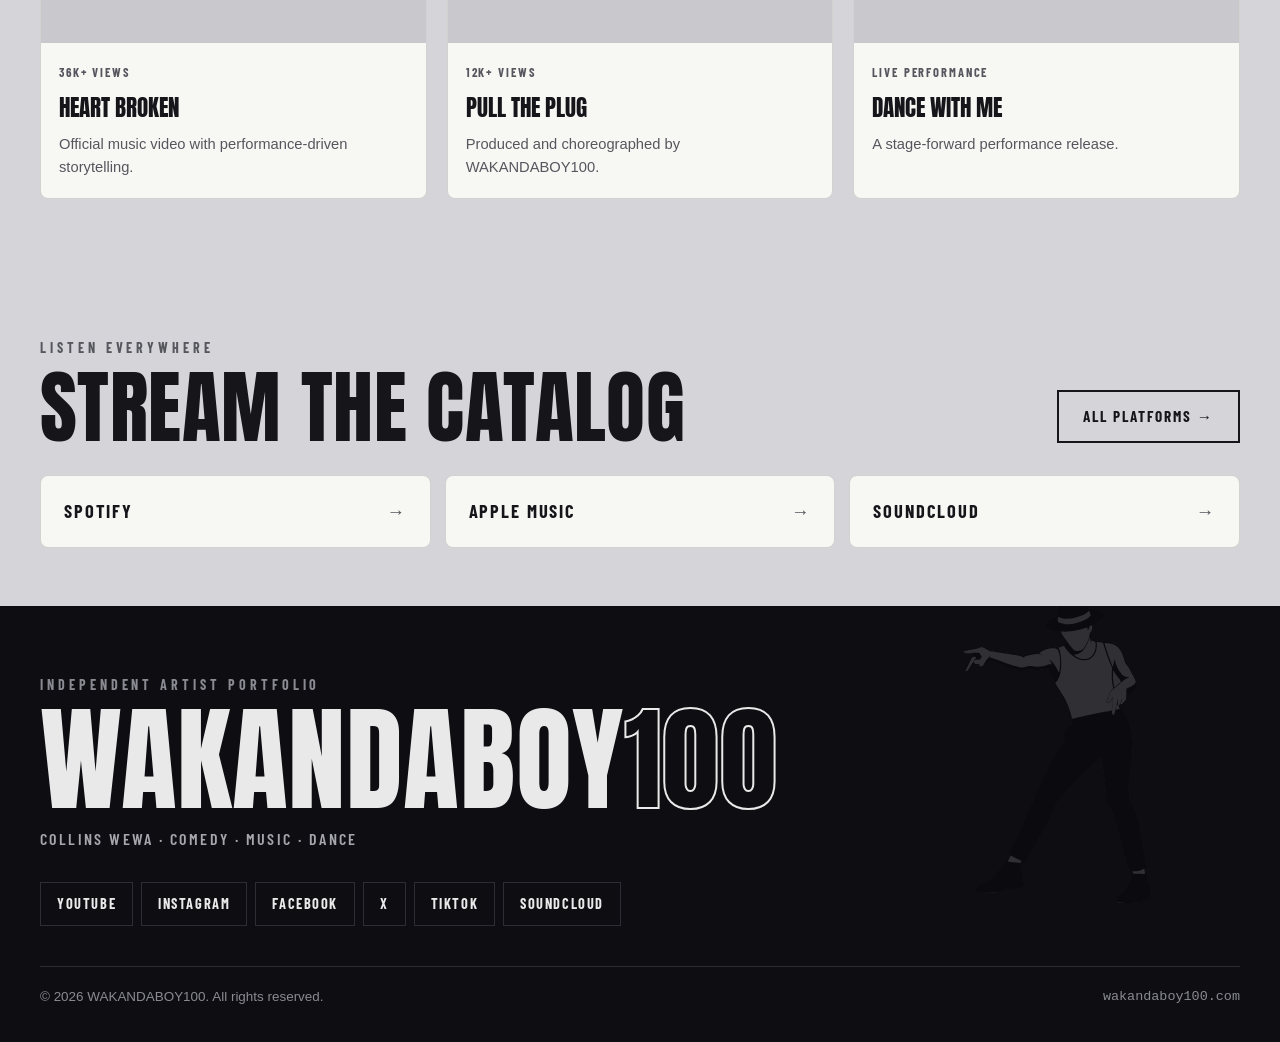
==== commit 6f308c99: "feat: add the Los Angeles Airport lyric video and new-song announcement - New song page /videos/los-" ====
--- a/index.html
+++ b/index.html
@@ -40,12 +40,14 @@
     <button class="menu-toggle" type="button" aria-expanded="false" aria-controls="site-nav" data-menu-toggle>Menu</button>
     <nav class="site-nav" id="site-nav" aria-label="Primary navigation" data-site-nav>
       <a href="./" aria-current="page">Home</a><a href="./about/">About</a><a href="./videos/">Videos</a><a href="./music/">Music</a><a href="./booking/">Booking</a><a href="./merch/the-ultimate-cardio/">Merch</a>
-      <a class="watch-link" href="https://www.youtube.com/watch?v=EUQzS9nLWl8" target="_blank" rel="noopener">Watch</a>
+      <a class="watch-link" href="./videos/los-angeles-airport/">Watch</a>
     </nav>
   </div>
 </header>
 <main id="main">
 
+
+<a class="release-banner" href="./videos/los-angeles-airport/"><span class="release-tag">New song</span><span class="release-text"><strong>Los Angeles Airport</strong> · Official Lyric Video out now</span><span class="release-cta">Watch now →</span></a>
 <section class="campaign-hero campaign-home" aria-labelledby="campaign-home-title">
   <img class="campaign-backdrop" src="./assets/images/ultimate-cardio-v2/collection-flatlay.webp" alt="The Ultimate Cardio full apparel and headwear collection arranged on a running-track surface" width="1672" height="941" fetchpriority="high">
   <div class="campaign-scrim"></div>
@@ -61,6 +63,12 @@
   <div class="section-head"><div><p class="eyebrow">Featured now</p><h2 class="display" id="home-merch-preview-title">Gear for the<br>whole session</h2></div><a class="button" href="./merch/the-ultimate-cardio/">See all nine styles →</a></div>
   <div class="product-grid product-grid-preview"><a class="product-card product-card-compact" href="https://shop.wakandaboy100.com/products/the-ultimate-cardio-t-shirt" target="_blank" rel="noopener" aria-label="Shop The Ultimate Cardio T-Shirt for $38"><span class="product-media"><img loading="lazy" src="./assets/images/ultimate-cardio-v2/product-tshirt.webp" alt="The Ultimate Cardio T-Shirt in charcoal with a compact front chest treatment" width="1000" height="1000"></span><span class="product-meta"><span class="product-kicker">7 colors · From $38</span><strong>T-Shirt</strong><span class="product-colors">Asphalt, Red, Yellow, Solid White Blend, True Royal, Charity Pink, Black</span><span class="product-shop">Shop now <span aria-hidden="true">↗</span></span></span></a><a class="product-card product-card-compact" href="https://shop.wakandaboy100.com/products/the-ultimate-cardio-hoodie" target="_blank" rel="noopener" aria-label="Shop The Ultimate Cardio Hoodie for $62"><span class="product-media"><img loading="lazy" src="./assets/images/ultimate-cardio-v2/product-hoodie.webp" alt="Black The Ultimate Cardio Hoodie with white front and right-sleeve artwork" width="1000" height="1000"></span><span class="product-meta"><span class="product-kicker">7 colors · From $62</span><strong>Hoodie</strong><span class="product-colors">Black, Forest Green, Light Pink, Team Red, Team Gold, White, Carbon Grey</span><span class="product-shop">Shop now <span aria-hidden="true">↗</span></span></span></a><a class="product-card product-card-compact" href="https://shop.wakandaboy100.com/products/the-ultimate-cardio-low-profile-cap" target="_blank" rel="noopener" aria-label="Shop The Ultimate Cardio Low-Profile Cap for $32"><span class="product-media"><img loading="lazy" src="./assets/images/ultimate-cardio-v2/product-cap.webp" alt="Red The Ultimate Cardio low-profile cap with black front wordmark" width="1000" height="1000"></span><span class="product-meta"><span class="product-kicker">6 colors · From $32</span><strong>Low-Profile Cap</strong><span class="product-colors">Red, White, Dark Green, Black, Dark Navy, Royal</span><span class="product-shop">Shop now <span aria-hidden="true">↗</span></span></span></a><a class="product-card product-card-compact" href="https://shop.wakandaboy100.com/products/the-ultimate-cardio-embroidered-beanie" target="_blank" rel="noopener" aria-label="Shop The Ultimate Cardio Embroidered Beanie for $31"><span class="product-media"><img loading="lazy" src="./assets/images/ultimate-cardio-v2/product-beanie.webp" alt="Gold The Ultimate Cardio embroidered beanie with red front stitching" width="1000" height="1000"></span><span class="product-meta"><span class="product-kicker">7 colors · From $31</span><strong>Embroidered Beanie</strong><span class="product-colors">Gold, Black, Royal, Baby Pink, Spruce, Red, White</span><span class="product-shop">Shop now <span aria-hidden="true">↗</span></span></span></a></div>
 </section>
+
+<section class="release-section" aria-labelledby="release-home-title"><div class="shell">
+  <div class="section-head"><div><p class="eyebrow">New song · Out now</p><h2 class="display" id="release-home-title">Los Angeles<br>Airport</h2><p class="intro">Takeoff from LAX, first class, above the clouds and back down to LA: the official lyric video, with the WAKANDABOY100 dancer doing Collins Wewa’s own moves.</p></div><a class="button light" href="./videos/los-angeles-airport/">Open the lyric video →</a></div>
+  <figure class="lyric-player"><video controls playsinline preload="metadata" poster="./assets/images/los-angeles-airport-lyric-video-poster.webp" width="1920" height="1080" aria-label="Los Angeles Airport (Official Lyric Video)"><source src="./assets/video/los-angeles-airport-lyric-video.mp4" type="video/mp4">Your browser cannot play this video. <a href="./assets/video/los-angeles-airport-lyric-video.mp4">Download the lyric video</a>.</video></figure>
+  <div class="release-listen"><span class="release-listen-label">Stream the single</span><div class="actions"><a class="button light" href="https://music.apple.com/us/album/los-angeles-airport/6788572322" target="_blank" rel="noopener">Apple Music ↗</a><a class="button dark-outline" href="https://open.spotify.com/artist/25qMYd4ZAObBWwLwT7K1Jy" target="_blank" rel="noopener">Spotify ↗</a><a class="button dark-outline" href="https://www.youtube.com/watch?v=wZ9rKKEhHkw" target="_blank" rel="noopener">YouTube ↗</a></div></div>
+</div></section>
 <section class="shell hero" aria-labelledby="home-title">
   <div>
     <p class="eyebrow">Independent artist · Performer · Creator</p>
@@ -83,7 +91,7 @@
     <span class="art-label">The Ultimate Cardio</span><span class="art-footer">Independent · Presented pro</span>
   </div>
 </section>
-<div class="marquee" aria-hidden="true"><div class="marquee-track"><span>Comedy <b>✦</b> Music <b>✦</b> Dance <b>✦</b> The Ultimate Cardio <b>✦</b> Comedy <b>✦</b> Music <b>✦</b> Dance <b>✦</b> The Ultimate Cardio <b>✦</b></span><span>Comedy <b>✦</b> Music <b>✦</b> Dance <b>✦</b> The Ultimate Cardio <b>✦</b> Comedy <b>✦</b> Music <b>✦</b> Dance <b>✦</b> The Ultimate Cardio <b>✦</b></span></div></div>
+<div class="marquee" aria-hidden="true"><div class="marquee-track"><span>New song: Los Angeles Airport <b>✦</b> Comedy <b>✦</b> Music <b>✦</b> Dance <b>✦</b> The Ultimate Cardio <b>✦</b> New song: Los Angeles Airport <b>✦</b> Comedy <b>✦</b> Music <b>✦</b> Dance <b>✦</b> The Ultimate Cardio <b>✦</b></span><span>New song: Los Angeles Airport <b>✦</b> Comedy <b>✦</b> Music <b>✦</b> Dance <b>✦</b> The Ultimate Cardio <b>✦</b> New song: Los Angeles Airport <b>✦</b> Comedy <b>✦</b> Music <b>✦</b> Dance <b>✦</b> The Ultimate Cardio <b>✦</b></span></div></div>
 <section class="shell section" aria-labelledby="selected-work-title">
   <div class="section-head"><div><p class="eyebrow">Selected work</p><h2 class="display" id="selected-work-title">Music videos, sets<br>and short-form</h2></div><a class="button" href="./videos/">View all videos →</a></div>
   <article class="feature-card">
--- a/style.css
+++ b/style.css
@@ -228,3 +228,26 @@
   .campaign-hero{min-height:640px;align-items:flex-end}.campaign-backdrop{object-position:65% center}.campaign-scrim{background:linear-gradient(0deg,rgba(8,8,11,.98) 0%,rgba(8,8,11,.86) 42%,rgba(8,8,11,.22) 100%)}.campaign-copy{padding-block:54px}.campaign-copy h1,.campaign-copy h2{font-size:3.8rem}.campaign-copy p:not(.eyebrow){font-size:1rem}.collection-stats-grid{grid-template-columns:1fr 1fr}.collection-stats-grid div{min-height:112px;padding:20px 14px}.collection-stats-grid strong{font-size:2rem}.collection-stats-grid span{font-size:.68rem}.product-grid,.product-grid-preview{grid-template-columns:1fr}.product-meta strong{font-size:1.45rem}.spotlight,.spotlight-grid-light{padding-block:60px}.spotlight-copy h2{font-size:3.6rem}.collection-final{min-height:620px;align-items:flex-end}.collection-final>img{object-position:68% center}.collection-final-scrim{background:linear-gradient(0deg,rgba(8,8,11,.98),rgba(8,8,11,.78) 50%,rgba(8,8,11,.18))}.collection-final-copy{padding-block:52px}.collection-final-copy h2{font-size:3.8rem}
 }
 @media (prefers-reduced-motion:reduce){html{scroll-behavior:auto}.marquee-track{animation:none}.button,.video-poster img{transition:none}}
+
+/* New release: Los Angeles Airport lyric video */
+.release-banner{display:flex;align-items:center;justify-content:center;gap:14px;flex-wrap:wrap;padding:11px 20px;background:var(--ink);color:var(--white);font-family:var(--ui);font-weight:700;letter-spacing:.12em;text-transform:uppercase;font-size:.92rem;text-decoration:none;border-bottom:1px solid var(--dark-line)}
+.release-banner:hover .release-cta{transform:translateX(3px)}
+.release-tag{padding:3px 9px;background:var(--white);color:var(--ink);font-size:.78rem;letter-spacing:.18em}
+.release-text strong{font-family:var(--display);font-weight:400;font-size:1.15rem;letter-spacing:.04em}
+.release-cta{transition:transform .2s ease;color:#c9c9ce}
+.release-section{background:#0e0e12;color:var(--white);padding:80px 0}
+.release-section .eyebrow{color:#8f8f98}
+.release-section .section-head .intro{color:#c9c9ce}
+.lyric-player{margin:0;border-radius:8px;overflow:hidden;background:#000;box-shadow:0 24px 60px rgba(0,0,0,.25);border:1px solid var(--line)}
+.lyric-player video{display:block;width:100%;height:auto;aspect-ratio:16/9;background:#000}
+.release-listen{display:flex;align-items:center;justify-content:space-between;gap:18px;flex-wrap:wrap;margin-top:26px}
+.release-listen .actions{margin-top:0}
+.release-listen-label{font-family:var(--ui);font-weight:700;letter-spacing:.2em;text-transform:uppercase;color:#a6a6ad;font-size:.88rem}
+.new-single{display:grid;grid-template-columns:1fr 1fr;gap:34px;align-items:center;margin-bottom:34px;border:2px solid var(--ink);padding:24px;background:var(--white)}
+.new-single img{width:100%;height:auto;border-radius:8px;display:block}
+.new-single h2{font-size:clamp(2.6rem,5vw,4rem)}
+.new-single p:not(.eyebrow){color:var(--muted);margin:12px 0 0}
+.section .lyric-player+.contact-panel{margin-top:34px}
+@media (max-width:900px){.new-single{grid-template-columns:1fr}.song-hero .page-mark{display:none}}
+@media (max-width:620px){.release-banner{font-size:.8rem;gap:8px;padding:10px 14px}.release-text strong{font-size:1rem}.release-section{padding:60px 0}.new-single{padding:16px}}
+@media (prefers-reduced-motion:reduce){.release-cta{transition:none}}
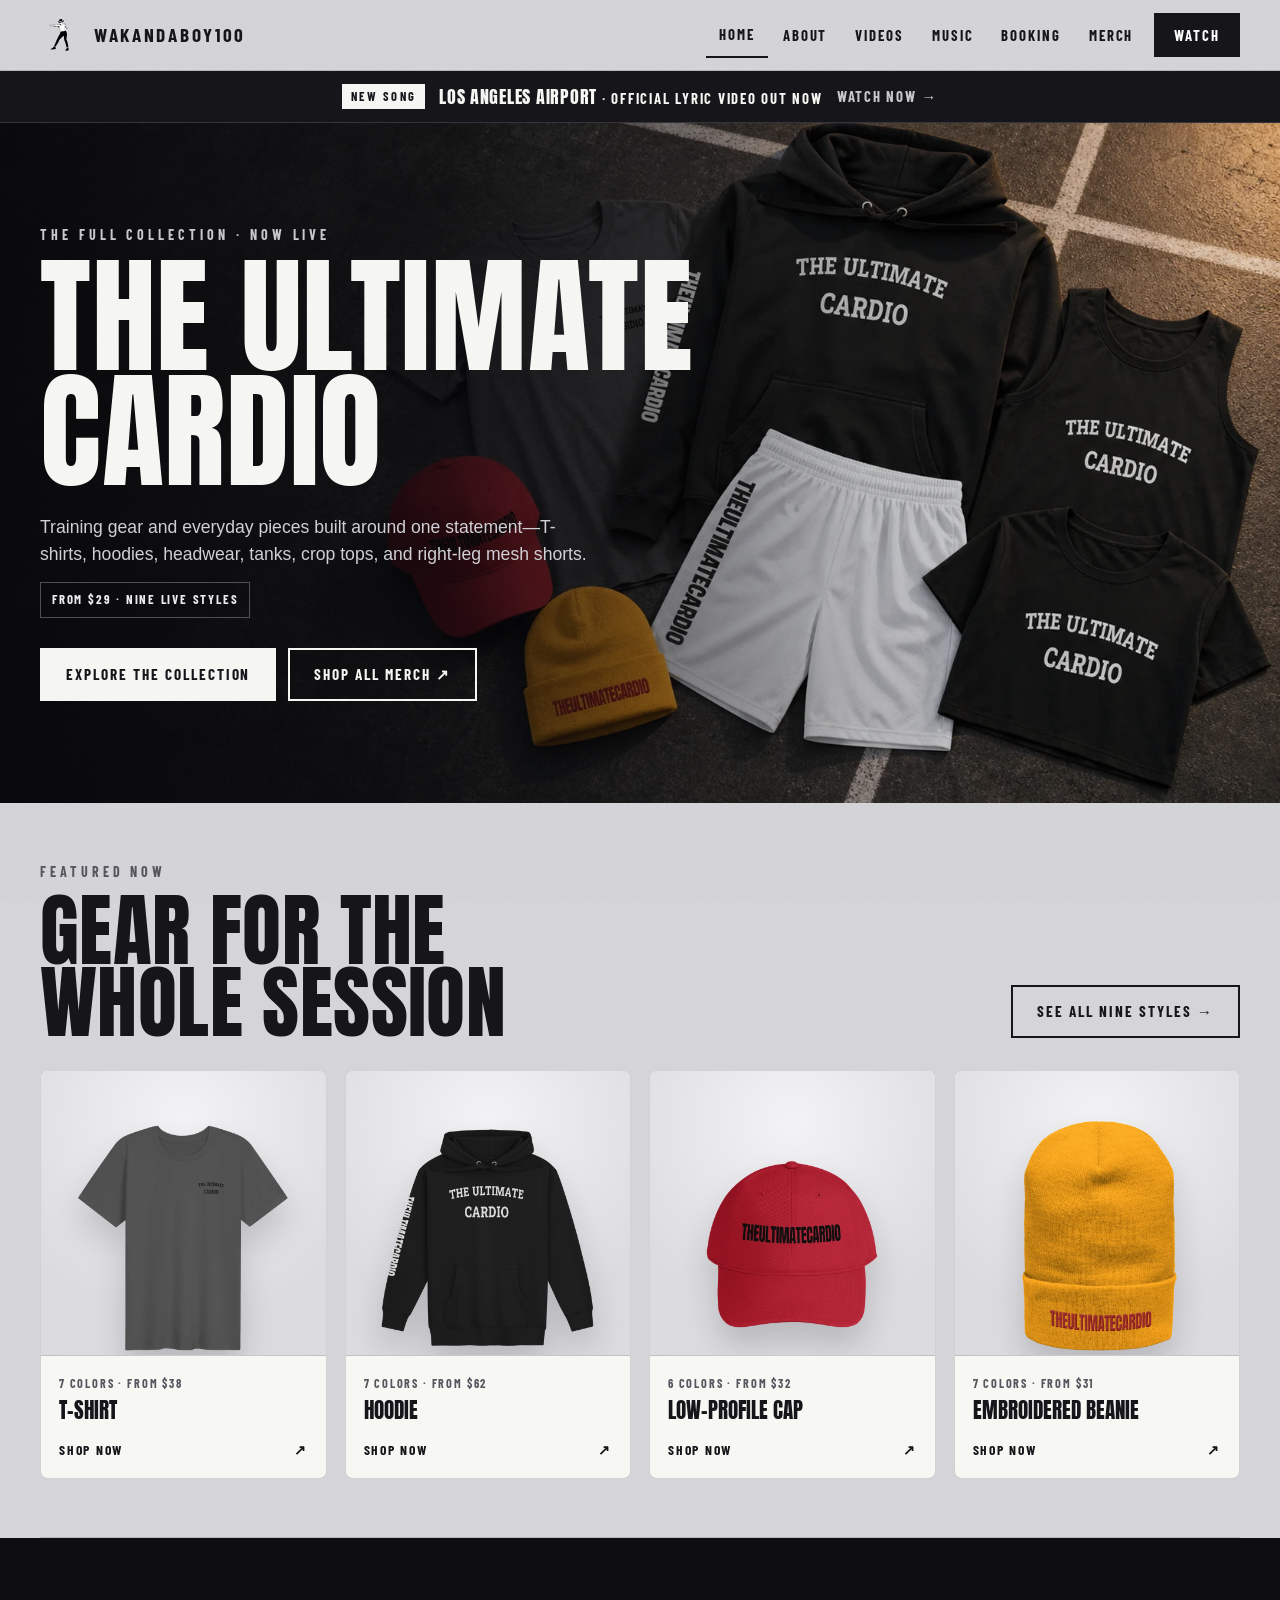
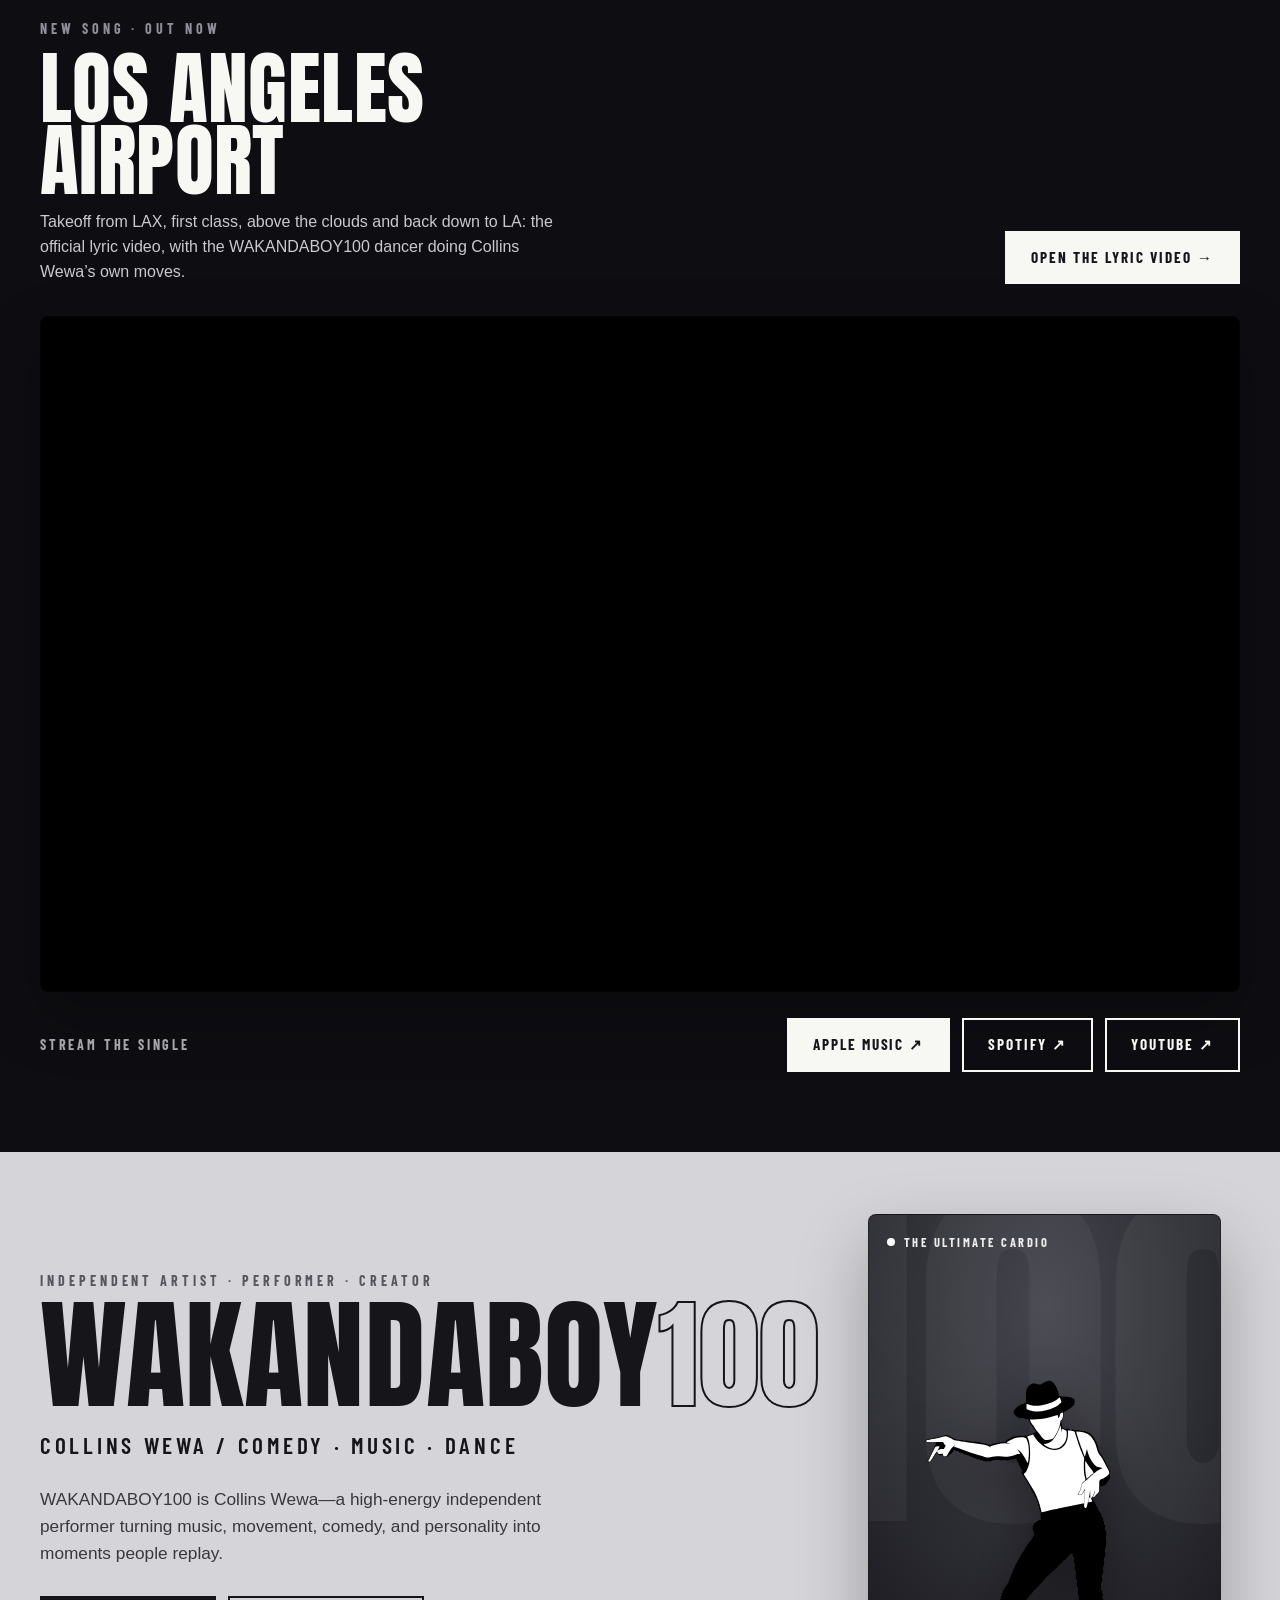
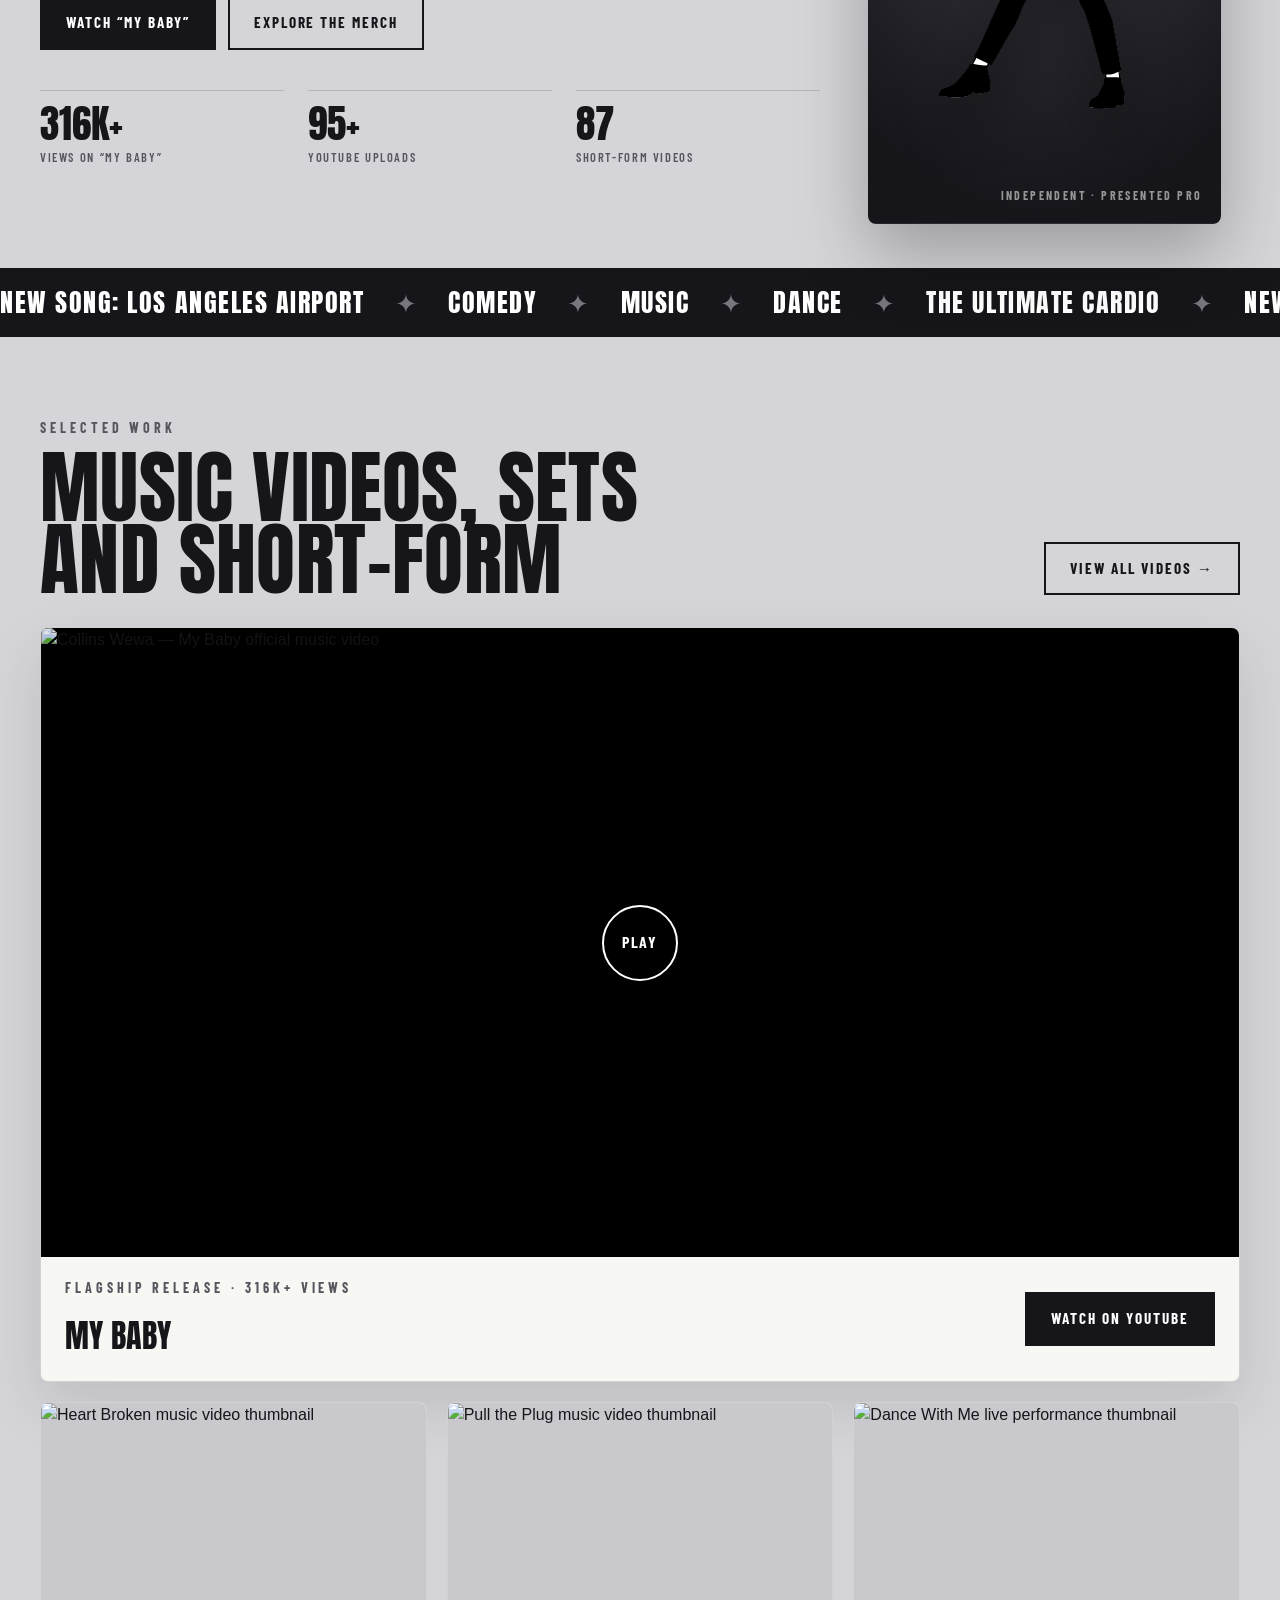
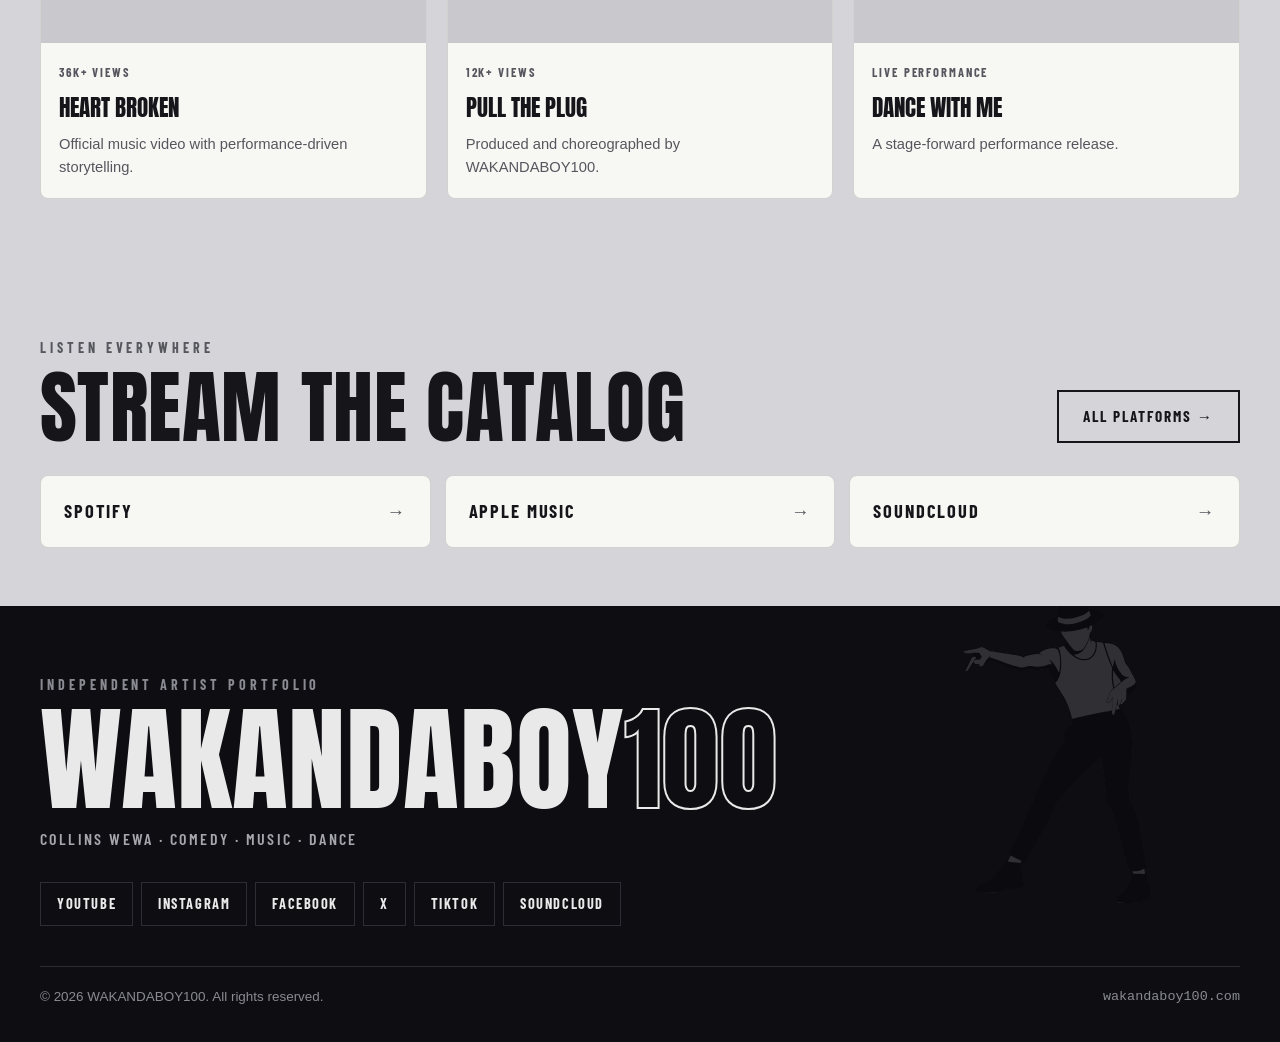
==== commit 338a9242: "feat: play the Los Angeles Airport lyric video from Wewa's YouTube Swap the self-hosted MP4 player f" ====
--- a/index.html
+++ b/index.html
@@ -66,8 +66,8 @@
 
 <section class="release-section" aria-labelledby="release-home-title"><div class="shell">
   <div class="section-head"><div><p class="eyebrow">New song · Out now</p><h2 class="display" id="release-home-title">Los Angeles<br>Airport</h2><p class="intro">Takeoff from LAX, first class, above the clouds and back down to LA: the official lyric video, with the WAKANDABOY100 dancer doing Collins Wewa’s own moves.</p></div><a class="button light" href="./videos/los-angeles-airport/">Open the lyric video →</a></div>
-  <figure class="lyric-player"><video controls playsinline preload="metadata" poster="./assets/images/los-angeles-airport-lyric-video-poster.webp" width="1920" height="1080" aria-label="Los Angeles Airport (Official Lyric Video)"><source src="./assets/video/los-angeles-airport-lyric-video.mp4" type="video/mp4">Your browser cannot play this video. <a href="./assets/video/los-angeles-airport-lyric-video.mp4">Download the lyric video</a>.</video></figure>
-  <div class="release-listen"><span class="release-listen-label">Stream the single</span><div class="actions"><a class="button light" href="https://music.apple.com/us/album/los-angeles-airport/6788572322" target="_blank" rel="noopener">Apple Music ↗</a><a class="button dark-outline" href="https://open.spotify.com/artist/25qMYd4ZAObBWwLwT7K1Jy" target="_blank" rel="noopener">Spotify ↗</a><a class="button dark-outline" href="https://www.youtube.com/watch?v=wZ9rKKEhHkw" target="_blank" rel="noopener">YouTube ↗</a></div></div>
+  <figure class="lyric-player"><iframe src="https://www.youtube-nocookie.com/embed/JW-gdaF4cRw?rel=0" title="Los Angeles Airport (Official Lyric Video)" width="1920" height="1080" loading="lazy" allow="accelerometer; autoplay; clipboard-write; encrypted-media; gyroscope; picture-in-picture; web-share" referrerpolicy="strict-origin-when-cross-origin" allowfullscreen></iframe></figure>
+  <div class="release-listen"><span class="release-listen-label">Stream the single</span><div class="actions"><a class="button light" href="https://music.apple.com/us/album/los-angeles-airport/6788572322" target="_blank" rel="noopener">Apple Music ↗</a><a class="button dark-outline" href="https://open.spotify.com/track/67wgSrI2LRYMzFWzBpWqRd" target="_blank" rel="noopener">Spotify ↗</a><a class="button dark-outline" href="https://www.youtube.com/watch?v=wZ9rKKEhHkw" target="_blank" rel="noopener">YouTube ↗</a></div></div>
 </div></section>
 <section class="shell hero" aria-labelledby="home-title">
   <div>
--- a/style.css
+++ b/style.css
@@ -239,7 +239,7 @@
 .release-section .eyebrow{color:#8f8f98}
 .release-section .section-head .intro{color:#c9c9ce}
 .lyric-player{margin:0;border-radius:8px;overflow:hidden;background:#000;box-shadow:0 24px 60px rgba(0,0,0,.25);border:1px solid var(--line)}
-.lyric-player video{display:block;width:100%;height:auto;aspect-ratio:16/9;background:#000}
+.lyric-player iframe{display:block;width:100%;height:auto;aspect-ratio:16/9;border:0;background:#000}
 .release-listen{display:flex;align-items:center;justify-content:space-between;gap:18px;flex-wrap:wrap;margin-top:26px}
 .release-listen .actions{margin-top:0}
 .release-listen-label{font-family:var(--ui);font-weight:700;letter-spacing:.2em;text-transform:uppercase;color:#a6a6ad;font-size:.88rem}
